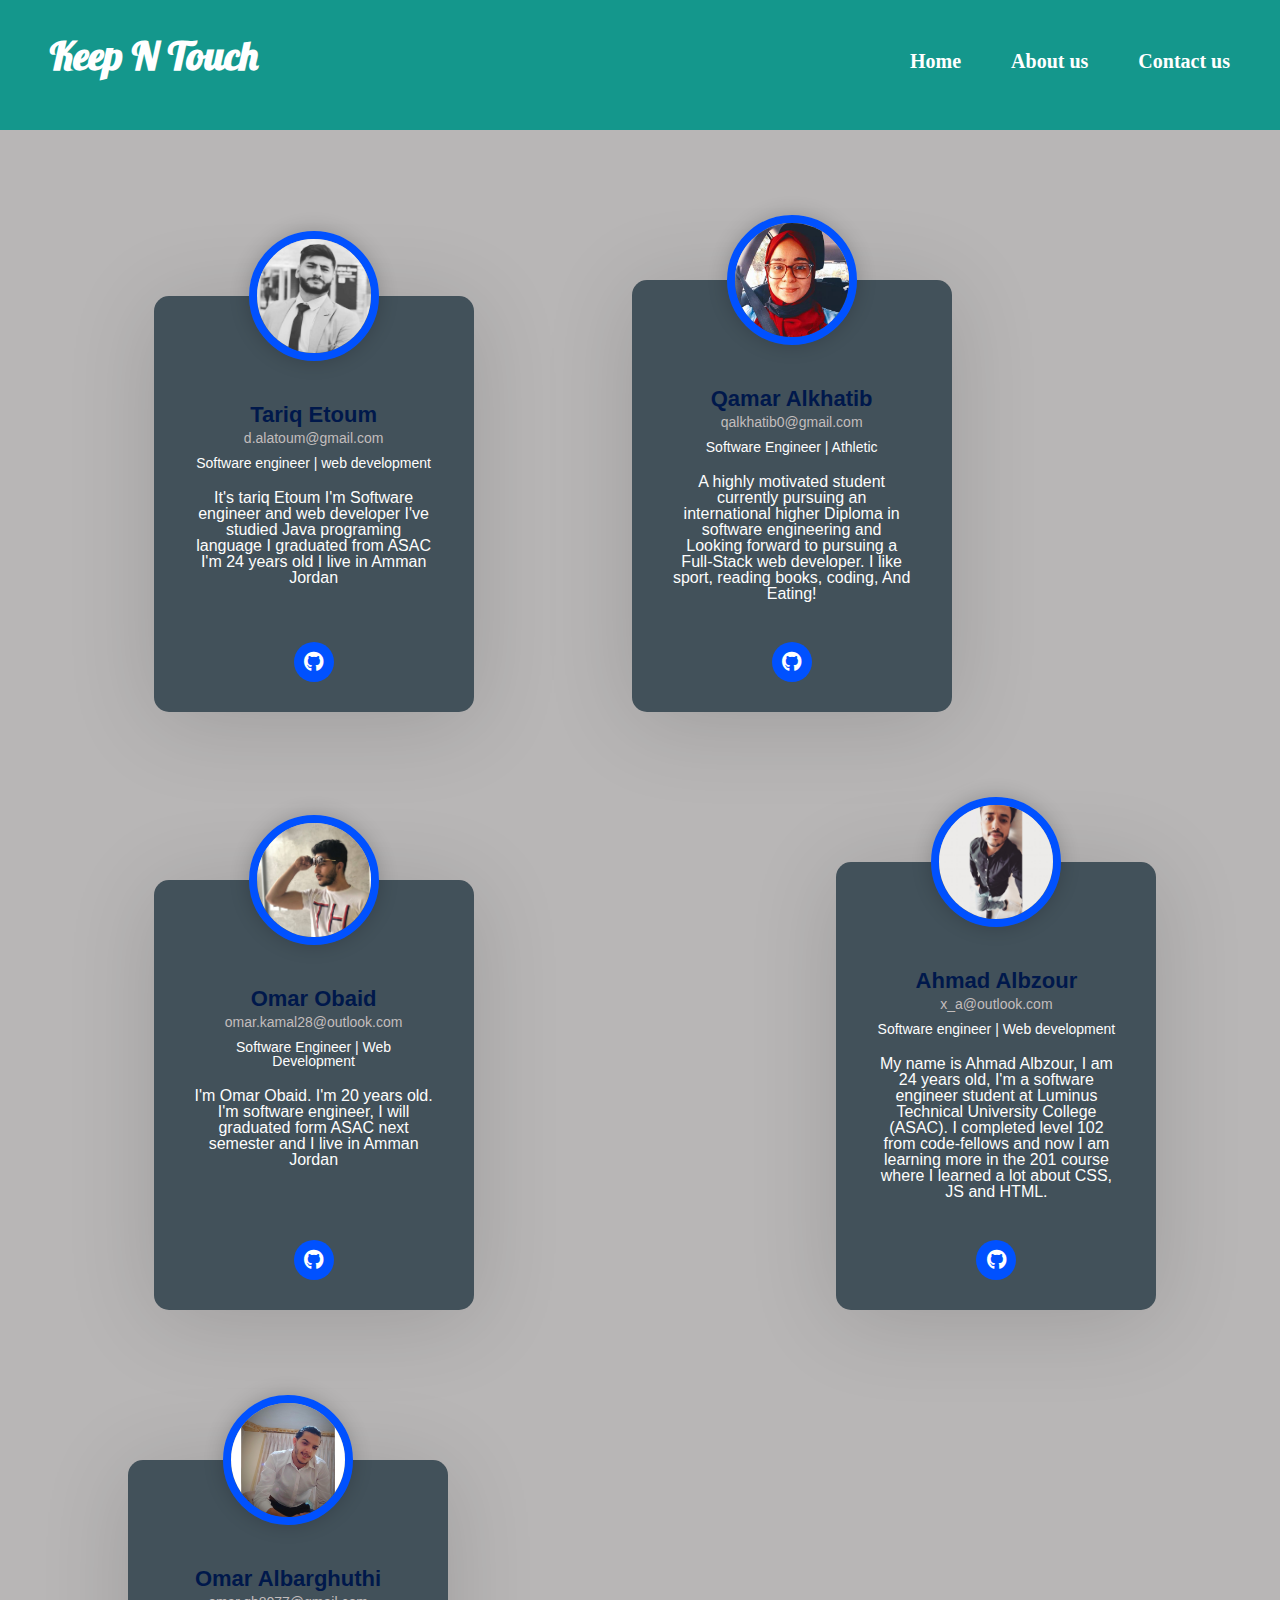
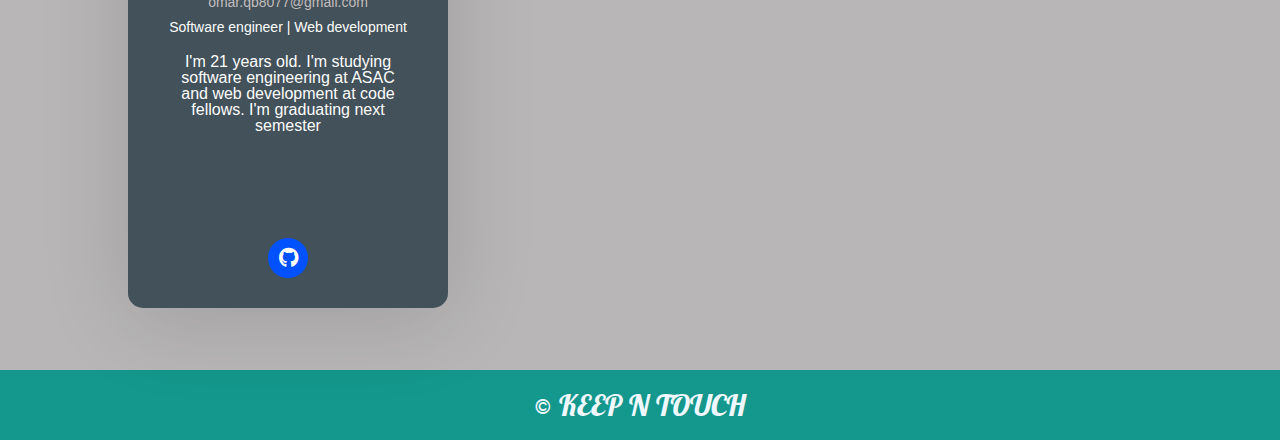
==== aboutUS.html @ 71ba355a "main page 1.6" ====
<!DOCTYPE html>
<html lang="en">

<head>
    <meta charset="UTF-8">
    <meta http-equiv="X-UA-Compatible" content="IE=edge">
    <meta name="viewport" content="width=device-width, initial-scale=1.0">
    <link rel="stylesheet" href="https://cdnjs.cloudflare.com/ajax/libs/font-awesome/5.15.3/css/all.min.css" />
    <link rel="stylesheet" href="css/reset.css">
    <link rel="stylesheet" href="css/aboutUs.css">

    <title>About Us</title>
</head>

<body>

    <header>

        <div class="sidenav">
          <a    href="index.html"> <h1> Keep N Touch</h1></a>
        </div>
        <div class="main">
            <nav>
                <ul class="breadcrumb">

                
                    <li class="breadcrumb-item">
                        <a href="contactUs.html">Contact us</a>
                    </li>
                    <li class="breadcrumb-item">
                        <a href="aboutUs.html">About us</a>
                    </li>
                    <li class="breadcrumb-item">
                        <a href="index.html">Home</a>
                    </li>
                </ul>
            </nav>

    </header>

    <main>

        <div class="card" id="thh">
            <div class="card-header">
                <img src="images/Tariq.png" alt="Profile Image" class="profile-img">
            </div>
            <br>
            <div class="card-body">
                <p class="name">Tariq Etoum</p>
                <a href="#" class="mail">d.alatoum@gmail.com</a>
                <p class="job">Software engineer | web development</p>
                <br>
                <p class="about">It's tariq Etoum
                    I'm Software engineer and web developer
                    I've studied Java programing language
                    I graduated from ASAC
                    I'm 24 years old
                    I live in Amman Jordan <br></br></p>
            </div>

            <div class="social-links">
                <a href="https://github.com/tariqkjm7" class="fab fa-github social-icon" target="_blank"
                    rel="noopener noreferrer"></a>

            </div>

        </div>

        <div class="card" id="thhh">
            <div class="card-header">
                <img src="images/qamar.jpeg" alt="Profile Image" class="profile-img">
            </div>
            <br>
            <div class="card-body">
                <p class="name">Qamar Alkhatib</p>
                <a href="#" class="mail">qalkhatib0@gmail.com</a>
                <p class="job">Software Engineer | Athletic</p>
                <br>
                <p class="about">A highly motivated student currently pursuing an international higher Diploma in
                    software engineering and Looking forward to pursuing a Full-Stack web developer. I like sport,
                    reading books, coding, And Eating!</p>
            </div>

            <div class="social-links">
                <a href="https://github.com/QamarAlkhatib" class="fab fa-github social-icon" target="_blank"
                    rel="noopener noreferrer"></a>

            </div>


        </div>

        <div class="card" id="thh">
            <div class="card-header">
                <img src="images/Omar2.png" alt="Profile Image" class="profile-img">
            </div>
            <br>
            <div class="card-body">
                <p class="name">Omar Obaid</p>
                <a href="#" class="mail">omar.kamal28@outlook.com</a>
                <p class="job">Software Engineer | Web Development</p>
                <br>
                <p class="about">I'm Omar Obaid. I'm 20 years old. I'm software engineer, I will graduated form ASAC
                    next semester and I live in Amman Jordan <br></br><br></p>
            </div>

            <div class="social-links">
                <a href="http://github.com/OmarObaid1" class="fab fa-github social-icon" target="_blank"
                    rel="noopener noreferrer"></a>

            </div>

        </div>

        <div class="card" id="th">
            <div class="card-header">
                <img src="images/Ahmad.png" alt="Profile Image" class="profile-img">
            </div>
            <br>
            <div class="card-body">
                <p class="name">Ahmad Albzour</p>
                <a href="#" class="mail">x_a@outlook.com</a>
                <p class="job">Software engineer | Web development</p>
                <br>
                <p class="about">My name is Ahmad Albzour, I am 24 years old, I'm a software engineer student at Luminus
                    Technical University College (ASAC). I completed level 102 from code-fellows and now I am learning
                    more in the 201 course where I learned a lot about CSS, JS and HTML.</p>
            </div>

            <div class="social-links">
                <a href="https://github.com/Bzour97" class="fab fa-github social-icon" target="_blank"
                    rel="noopener noreferrer"></a>

            </div>


        </div>

        <div class="card" id="th4">
            <div class="card-header">
                <img src="images/Omar1.png" alt="Profile Image" class="profile-img">
            </div>
            <br>
            <div class="card-body">
                <p class="name">Omar Albarghuthi</p>
                <a href="#" class="mail">omar.qb8077@gmail.com</a>
                <p class="job">Software engineer | Web development</p>
                <br>
                <p class="about">I'm 21 years old. I'm studying software engineering at ASAC and web development at code
                    fellows. I'm graduating next semester <br></br><br></br><br></p>
            </div>

            <div class="social-links">
                <a href="https://github.com/OmarAlbarghouthi" class="fab fa-github social-icon" target="_blank"
                    rel="noopener noreferrer"></a>

            </div>

        </div>

    </main>

    <footer>

        <ul>

            <li>© KEEP N TOUCH</li>

        </ul>
    </footer>
    <script src="app.js"></script>
</body>

</html>
---- css/aboutUs.css ----
@import url('https://fonts.googleapis.com/css2?family=Lobster&display=swap');

* {
    margin: 0;
    padding: 0;
    box-sizing: border-box;
    text-decoration: none;
    transition: 0.3s;
    
    align-items: center;
    margin: auto;
    
}

header{
  background: rgb(20, 151, 140);
  margin: auto;
  text-align: center;
  font-size: 35px;
  font-weight: bold;
  padding-top: 10px;
  padding-bottom: 120px;
  color: rgb(255, 255, 255);
} 

header .sidenav
{
    margin-left: 50px;
    position:absolute;
    margin-top: 25px;
    color: aliceblue;
	font-family: 'Lobster', cursive;
    font-size: 40px;
}

header .main .breadcrumb li
{
    margin: auto;
    text-align: center;
    list-style-type: none;
    list-style: none;
    list-style-position: unset;
    display: inline-block;
    margin-right: 50px;
    float: right;
    font: bold 20px "Helvetica Neue", Helvetica, Arial, sans-serif;
    font-family: 'Knewave', cursive;
    color: rgb(255, 255, 255);
    align-items: inline;
    margin-top: 40px;
}

header a{
   color: rgb(255, 255, 255);
}

body {
    font-family: -apple-system, BlinkMacSystemFont, 'Segoe UI', Roboto, Oxygen, Ubuntu, Cantarell, 'Open Sans', 'Helvetica Neue', sans-serif;
    background-color: #b8b6b6;
    color: #fdfdfd;
}

.card {
    max-width: 320px;
    background-color: #42515a;
    box-shadow: 0 10px 90px #00000024;
    text-align: center;
    font-size: 20px;
    border-radius: 15px;
   
    margin-left: 140px;
    display: inline-block;
    align-items: center;
    margin-top: 150px;
}

.card .card-header {
    position: relative;
    height: 48px;
}


.card .card-header .profile-img {
    width: 130px;
    height: 130px;
    border-radius: 1000px;
    position: absolute;
    left: 50%;
    transform: translate(-50%, -50%);
    border: 8px solid #0051ff;
    box-shadow: 0 0 20px #00000033;
}

.card .card-header .profile-img:hover {
    width: 180px;
    height: 180px;
    border: 8px solid #3662f5;
}


.card .card-body {
    padding: 10px 40px;
}

.card .card-body .name {
    margin-top: 30px;
    font-size: 22px;
    font-weight: bold;
    color: #00184b;
}

.card .card-body .name:hover {
    margin-top: 30px;
    font-size: 24px;
    color: #011557;
}

.card .card-body .mail {
    font-size: 14px;
    color: #c2bdbd;
}

.card .card-body .mail:hover {
    font-size: 16px;
    color: #ffffff;
}

.card .card-body .job {
    margin-top: 10px;
    font-size: 14px;
}


.card .social-links {
    display: flex;
    justify-content: center;
    align-items: center;
    margin-top: 30px;
}

.card .social-links .social-icon {
    display: inline-flex;
    align-items: center;
    justify-content: center;
    height: 40px;
    width: 40px;
    background-color: #0051ff;
    color: #ffffff;
    font-size: 20px;
    border-radius: 100%;
    text-decoration: none;
    margin: 0 13px 30px 0;
}

.card .social-links .social-icon:last-child {
    margin-right: 0;
}

.card .social-links .social-icon:hover {
    background-color: #3662f5;
    height: 50px;
    width: 50px;
    text-decoration: none;
}




.about
{
    font-size: medium;
}

footer li
{
 
  text-align: center;
  font-size: 30px;
  color: aliceblue;
  font-family: 'Lobster', cursive;

}

footer{
  background: rgb(20, 151, 140);
  margin-top: 62px;
 
  padding-top: 20px;
  padding-bottom: 20px;
}

@media screen and (max-width: 575px) {
    .card {
        width: 96%;
    }

    .card .card-body {
        padding: 10px 20px;
    }
}

#th{
    margin-left: 28%;
}

#thh{
    margin-left: 12%;
}

#thhh{
    margin-left: 12%;
}

#th4{
    margin-left: 10%;
}
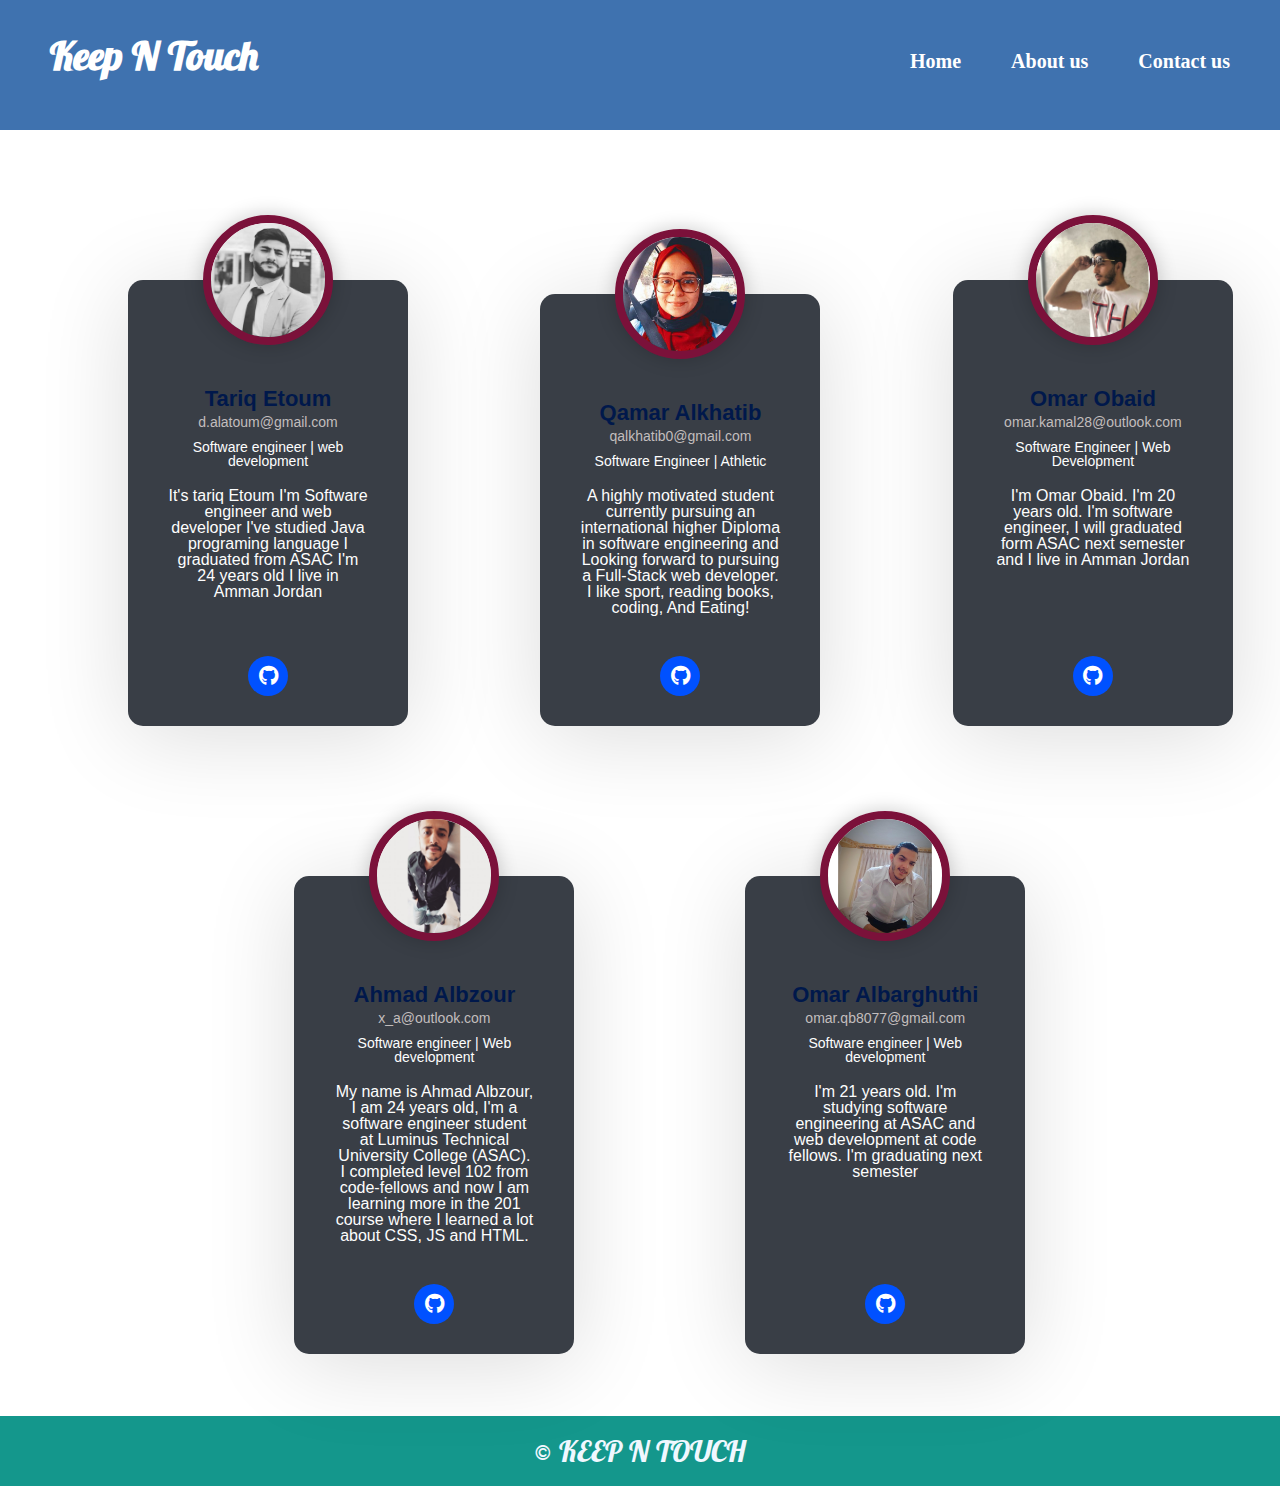
==== commit 62c4c227: "v 2.0" ====
--- a/aboutUS.html
+++ b/aboutUS.html
@@ -45,7 +45,7 @@
                 <img src="images/Tariq.png" alt="Profile Image" class="profile-img">
             </div>
             <br>
-            <div class="card-body">
+            <div class="card-body" >
                 <p class="name">Tariq Etoum</p>
                 <a href="#" class="mail">d.alatoum@gmail.com</a>
                 <p class="job">Software engineer | web development</p>
@@ -101,7 +101,7 @@
                 <p class="job">Software Engineer | Web Development</p>
                 <br>
                 <p class="about">I'm Omar Obaid. I'm 20 years old. I'm software engineer, I will graduated form ASAC
-                    next semester and I live in Amman Jordan <br></br><br></p>
+                    next semester and I live in Amman Jordan <br></br><br><br></p>
             </div>
 
             <div class="social-links">
--- a/css/aboutUs.css
+++ b/css/aboutUs.css
@@ -13,7 +13,7 @@
 }
 
 header{
-  background: rgb(20, 151, 140);
+  background: #3F72AF;
   margin: auto;
   text-align: center;
   font-size: 35px;
@@ -56,19 +56,18 @@
 
 body {
     font-family: -apple-system, BlinkMacSystemFont, 'Segoe UI', Roboto, Oxygen, Ubuntu, Cantarell, 'Open Sans', 'Helvetica Neue', sans-serif;
-    background-color: #b8b6b6;
+    background-color: #ffffff;
     color: #fdfdfd;
 }
 
 .card {
-    max-width: 320px;
-    background-color: #42515a;
+    max-width: 280px;
+    background-color: #393E46;
     box-shadow: 0 10px 90px #00000024;
     text-align: center;
     font-size: 20px;
     border-radius: 15px;
-   
-    margin-left: 140px;
+    margin-left: 100px;
     display: inline-block;
     align-items: center;
     margin-top: 150px;
@@ -87,7 +86,7 @@
     position: absolute;
     left: 50%;
     transform: translate(-50%, -50%);
-    border: 8px solid #0051ff;
+    border: 8px solid #7B113A;
     box-shadow: 0 0 20px #00000033;
 }
 
@@ -200,17 +199,17 @@
 }
 
 #th{
-    margin-left: 28%;
+    margin-left: 23%;
 }
 
 #thh{
-    margin-left: 12%;
+    margin-left: 10%;
 }
 
 #thhh{
-    margin-left: 12%;
+    margin-left: 10%;
 }
 
 #th4{
-    margin-left: 10%;
+    margin-left: 13%;
 }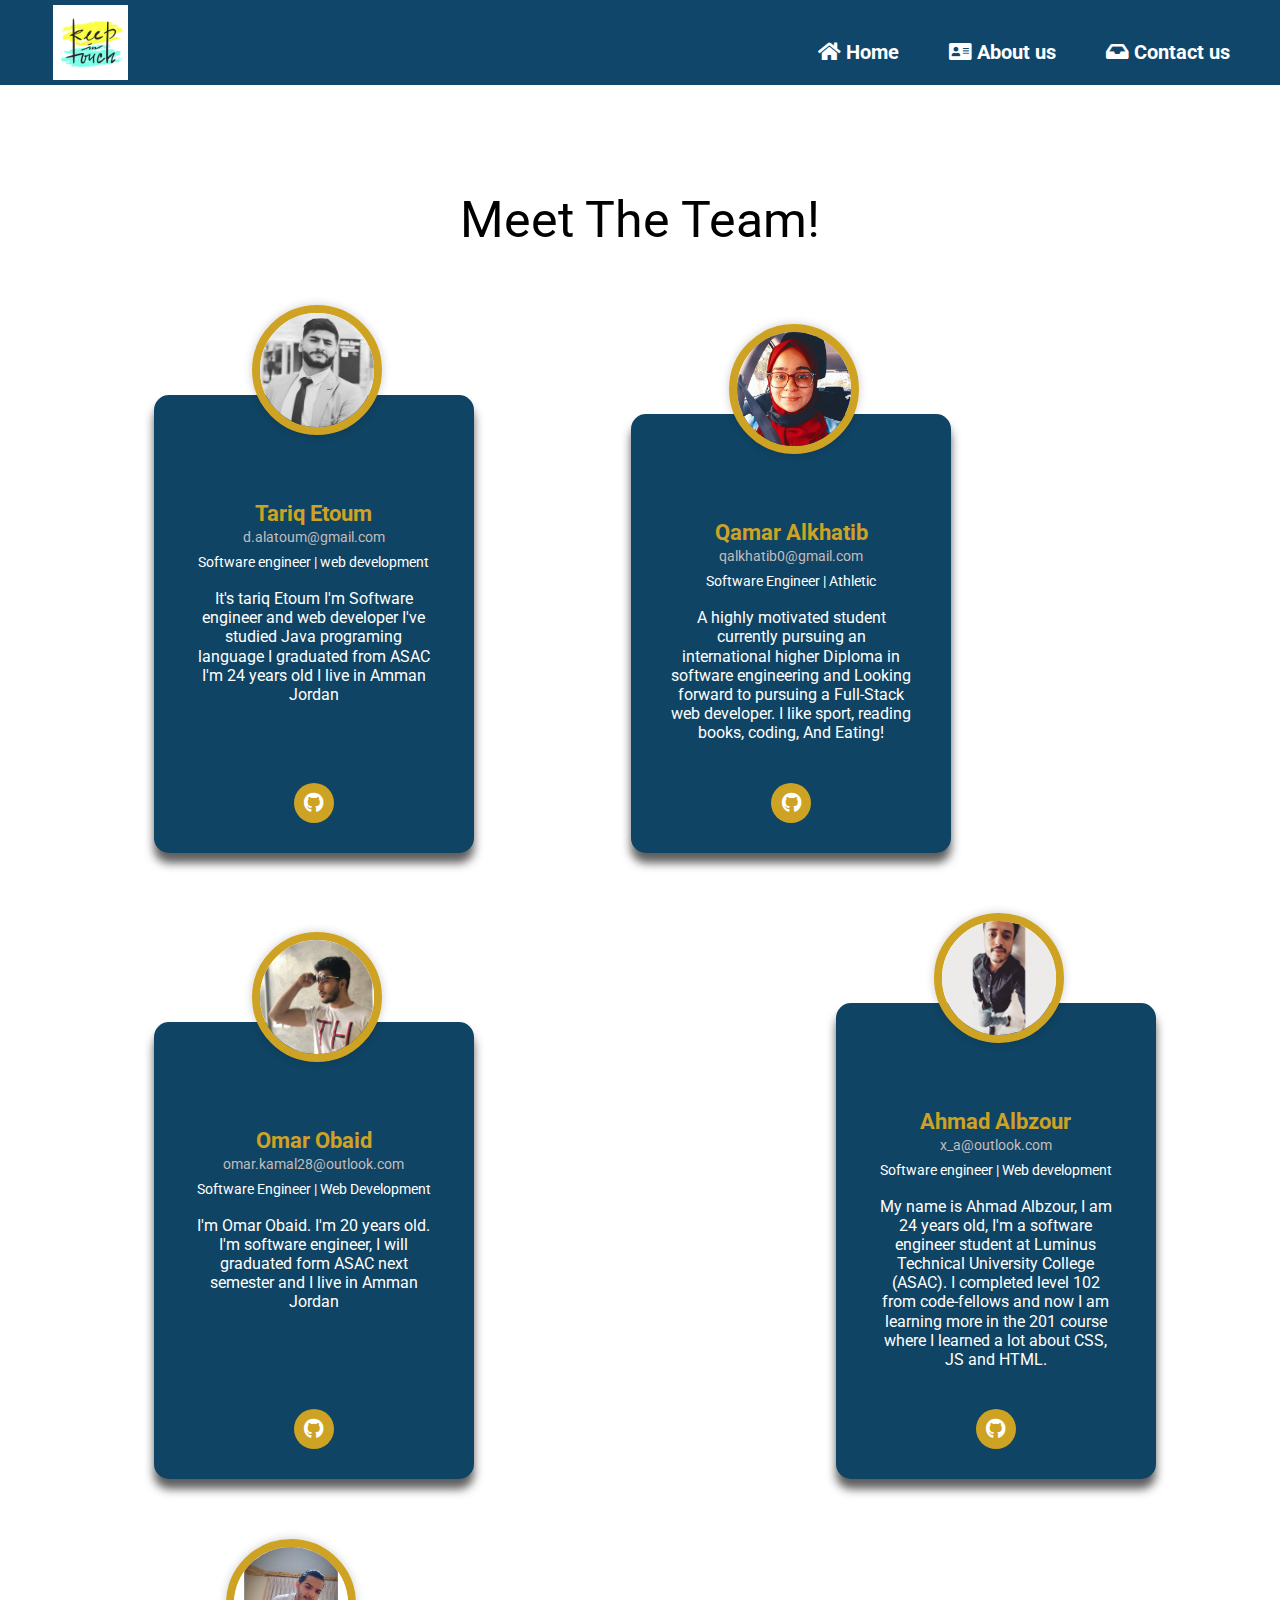
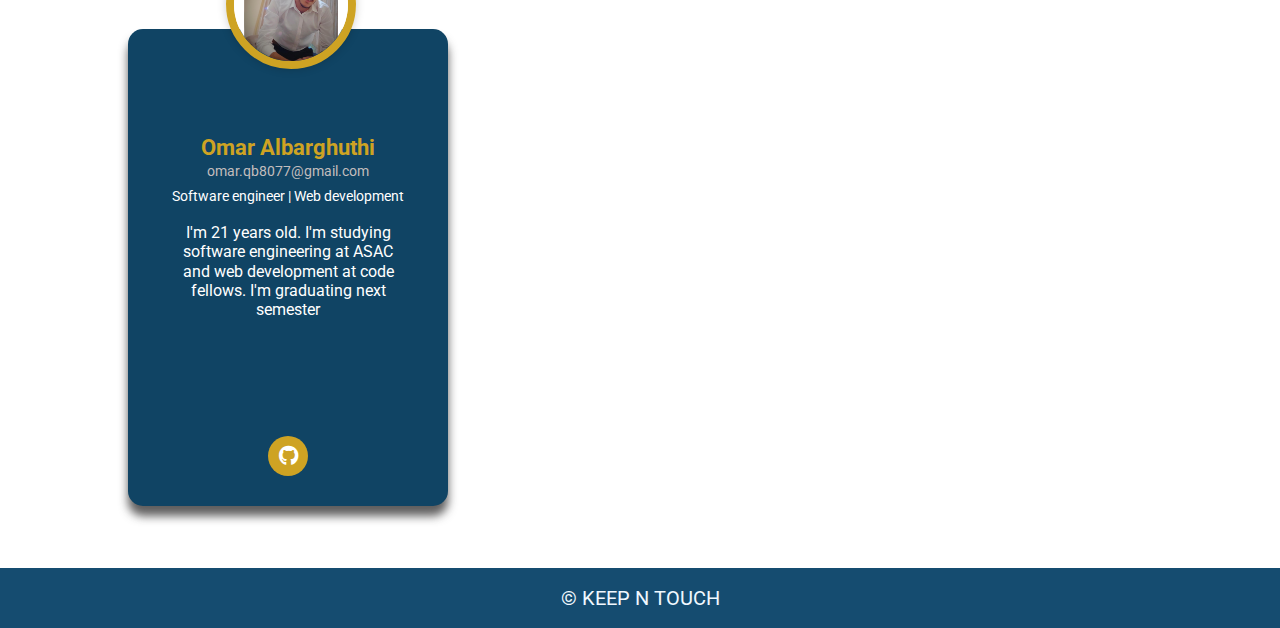
==== commit 6ff0e297: "adding aboutus style" ====
--- a/aboutUS.html
+++ b/aboutUS.html
@@ -17,35 +17,38 @@
     <header>
 
         <div class="sidenav">
-          <a    href="index.html"> <h1> Keep N Touch</h1></a>
+            <a href="index.html">
+                <img src="images/logo.png" alt="">
+                <!-- <h1> Keep N Touch</h1> -->
+            </a>
         </div>
         <div class="main">
             <nav>
                 <ul class="breadcrumb">
 
-                
                     <li class="breadcrumb-item">
-                        <a href="contactUs.html">Contact us</a>
+                        <a href="contactUs.html"> <i class="fas fa-inbox"></i> Contact us</a>
                     </li>
                     <li class="breadcrumb-item">
-                        <a href="aboutUs.html">About us</a>
+                        <a href="aboutUs.html"> <i class="fas fa-address-card"></i> About us</a>
                     </li>
                     <li class="breadcrumb-item">
-                        <a href="index.html">Home</a>
+                        <a href="index.html"> <i class="fas fa-home"></i> Home </a>
                     </li>
                 </ul>
             </nav>
 
     </header>
-
+    <div id="mt">
+        <h5">Meet The Team!</h5>
+    </div>
     <main>
-
         <div class="card" id="thh">
             <div class="card-header">
                 <img src="images/Tariq.png" alt="Profile Image" class="profile-img">
             </div>
             <br>
-            <div class="card-body" >
+            <div class="card-body">
                 <p class="name">Tariq Etoum</p>
                 <a href="#" class="mail">d.alatoum@gmail.com</a>
                 <p class="job">Software engineer | web development</p>
@@ -55,7 +58,7 @@
                     I've studied Java programing language
                     I graduated from ASAC
                     I'm 24 years old
-                    I live in Amman Jordan <br></br></p>
+                    I live in Amman Jordan<br> <br></br></p>
             </div>
 
             <div class="social-links">
@@ -101,7 +104,7 @@
                 <p class="job">Software Engineer | Web Development</p>
                 <br>
                 <p class="about">I'm Omar Obaid. I'm 20 years old. I'm software engineer, I will graduated form ASAC
-                    next semester and I live in Amman Jordan <br></br><br><br></p>
+                    next semester and I live in Amman Jordan <br><br></br><br></p>
             </div>
 
             <div class="social-links">
--- a/css/aboutUs.css
+++ b/css/aboutUs.css
@@ -1,4 +1,4 @@
-@import url('https://fonts.googleapis.com/css2?family=Lobster&display=swap');
+@import url('https://fonts.googleapis.com/css2?family=Roboto:wght@100;300;400;500;700;900&display=swap');
 
 * {
     margin: 0;
@@ -13,23 +13,29 @@
 }
 
 header{
-  background: #3F72AF;
+  background: #104669;
   margin: auto;
   text-align: center;
   font-size: 35px;
   font-weight: bold;
-  padding-top: 10px;
-  padding-bottom: 120px;
+  padding-top: 15px;
+  padding-bottom: 70px;
   color: rgb(255, 255, 255);
 } 
+img{
+    width: 75px;
+    
+    margin-top: -25px;
+    margin-left: 3px;
+}
 
 header .sidenav
 {
     margin-left: 50px;
     position:absolute;
-    margin-top: 25px;
+    margin-top: 15px;
     color: aliceblue;
-	font-family: 'Lobster', cursive;
+	font-family:'Pacifico', cursive;
     font-size: 40px;
 }
 
@@ -43,11 +49,16 @@
     display: inline-block;
     margin-right: 50px;
     float: right;
-    font: bold 20px "Helvetica Neue", Helvetica, Arial, sans-serif;
-    font-family: 'Knewave', cursive;
+    font: bold 20px 'Roboto', sans-serif;;
     color: rgb(255, 255, 255);
     align-items: inline;
-    margin-top: 40px;
+    margin-top: 25px;
+}
+ #mt{
+    color: black;
+    text-align: center;
+    margin-top: 110px;
+    font-size: 50px;  
 }
 
 header a{
@@ -55,19 +66,20 @@
 }
 
 body {
-    font-family: -apple-system, BlinkMacSystemFont, 'Segoe UI', Roboto, Oxygen, Ubuntu, Cantarell, 'Open Sans', 'Helvetica Neue', sans-serif;
-    background-color: #ffffff;
-    color: #fdfdfd;
+    font-family: 'Roboto', sans-serif;
+    background-color: #FFFFFF;
+    color: #ffffff;
 }
 
 .card {
-    max-width: 280px;
-    background-color: #393E46;
-    box-shadow: 0 10px 90px #00000024;
+    max-width: 320px;
+    background-color: #104464;
+    box-shadow: 0 10px 10px #222121b9;
     text-align: center;
     font-size: 20px;
     border-radius: 15px;
-    margin-left: 100px;
+   
+    margin-left: 140px;
     display: inline-block;
     align-items: center;
     margin-top: 150px;
@@ -86,14 +98,14 @@
     position: absolute;
     left: 50%;
     transform: translate(-50%, -50%);
-    border: 8px solid #7B113A;
-    box-shadow: 0 0 20px #00000033;
+    border: 8px solid #cea323;
+    box-shadow: 0 0 10px #00000033;
 }
 
 .card .card-header .profile-img:hover {
     width: 180px;
     height: 180px;
-    border: 8px solid #3662f5;
+    border: 8px solid #000000;
 }
 
 
@@ -105,13 +117,13 @@
     margin-top: 30px;
     font-size: 22px;
     font-weight: bold;
-    color: #00184b;
+    color: #cea323;
 }
 
 .card .card-body .name:hover {
     margin-top: 30px;
     font-size: 24px;
-    color: #011557;
+    color: #cea323;
 }
 
 .card .card-body .mail {
@@ -121,7 +133,7 @@
 
 .card .card-body .mail:hover {
     font-size: 16px;
-    color: #ffffff;
+    color: #cea323;
 }
 
 .card .card-body .job {
@@ -143,7 +155,7 @@
     justify-content: center;
     height: 40px;
     width: 40px;
-    background-color: #0051ff;
+    background-color: #cea323;
     color: #ffffff;
     font-size: 20px;
     border-radius: 100%;
@@ -156,17 +168,20 @@
 }
 
 .card .social-links .social-icon:hover {
-    background-color: #3662f5;
+    background-color: #000000;
     height: 50px;
     width: 50px;
     text-decoration: none;
 }
 
-
-
-
+li:hover{
+    background-color: #cea323;
+    height: auto;
+    width: 140px;
+}
 .about
 {
+    line-height: 1.2;
     font-size: medium;
 }
 
@@ -174,14 +189,14 @@
 {
  
   text-align: center;
-  font-size: 30px;
+  font-size: 20px;
   color: aliceblue;
-  font-family: 'Lobster', cursive;
+  font-family:'Roboto', sans-serif;
 
 }
 
 footer{
-  background: rgb(20, 151, 140);
+  background: #154c70;
   margin-top: 62px;
  
   padding-top: 20px;
@@ -199,17 +214,17 @@
 }
 
 #th{
-    margin-left: 23%;
+    margin-left: 28%;
 }
 
 #thh{
+    margin-left: 12%;
+}
+
+#thhh{
+    margin-left: 12%;
+}
+
+#th4{
     margin-left: 10%;
-}
-
-#thhh{
-    margin-left: 10%;
-}
-
-#th4{
-    margin-left: 13%;
 }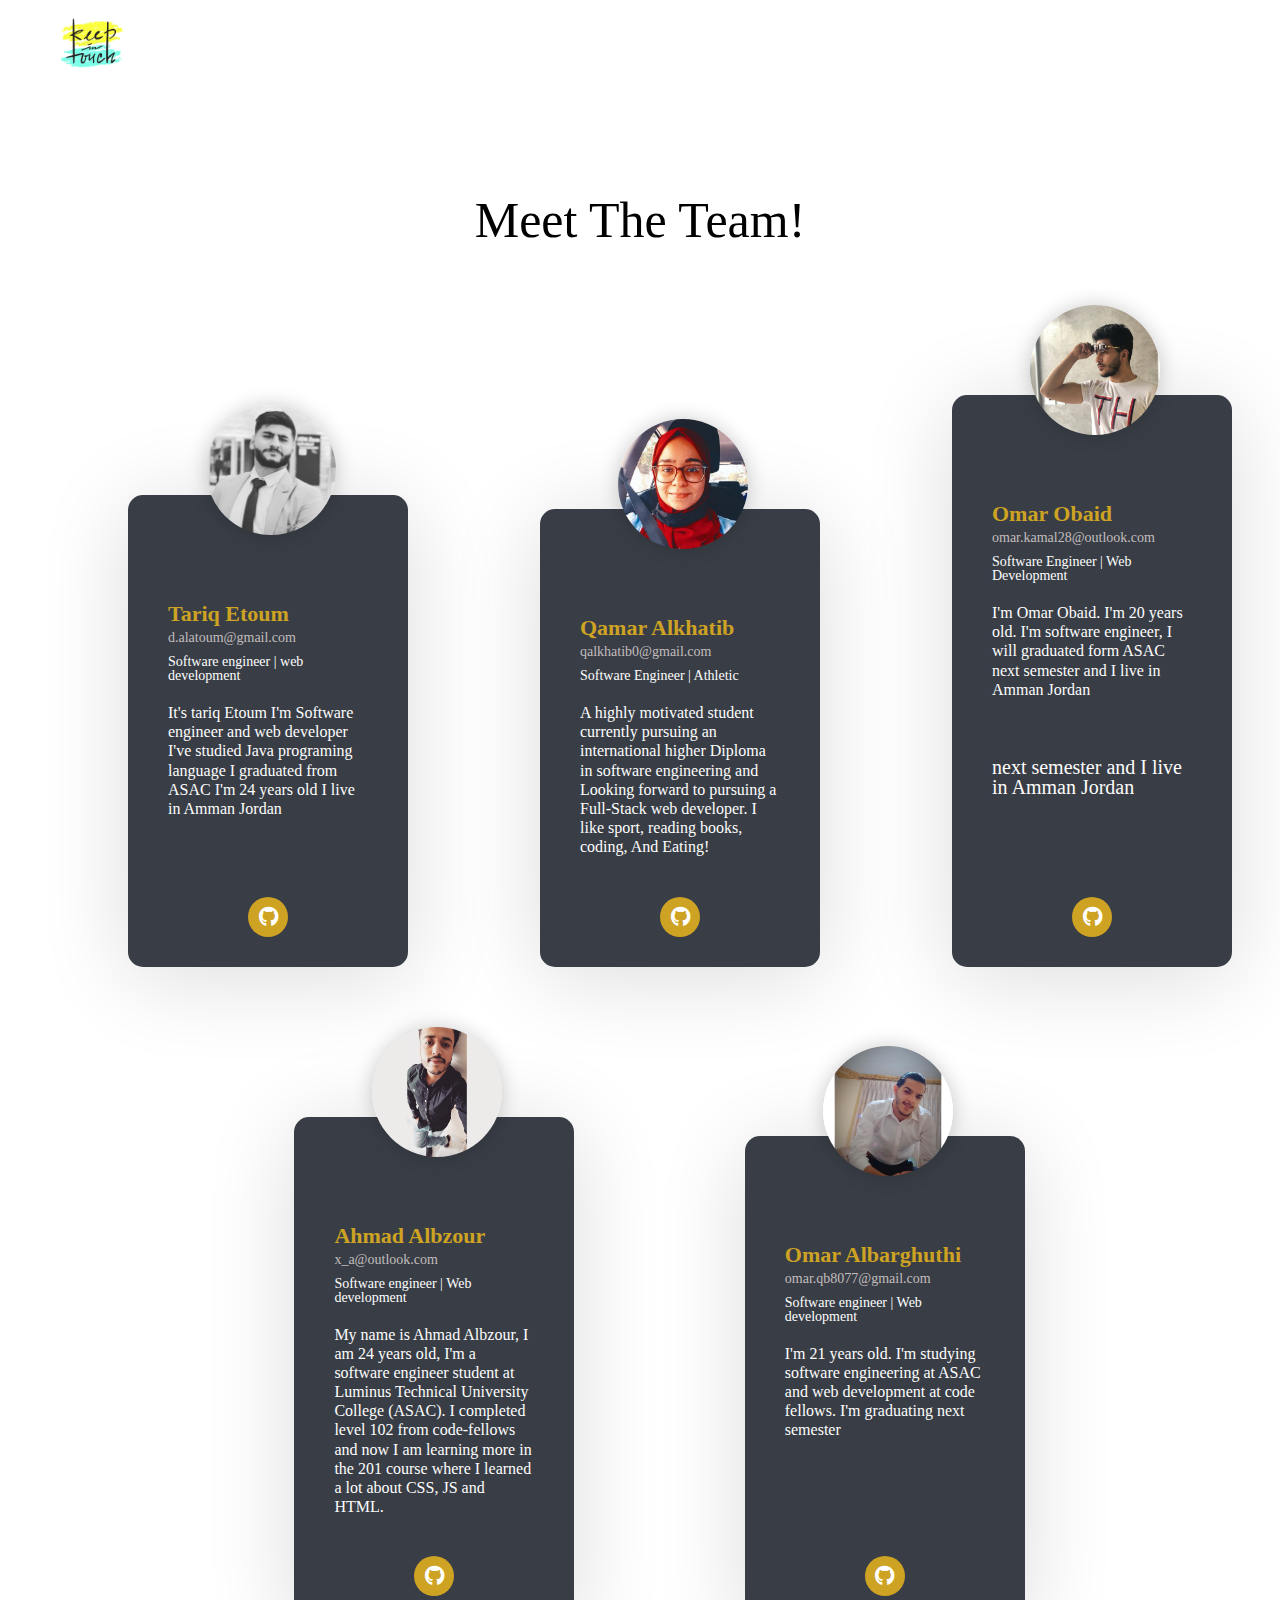
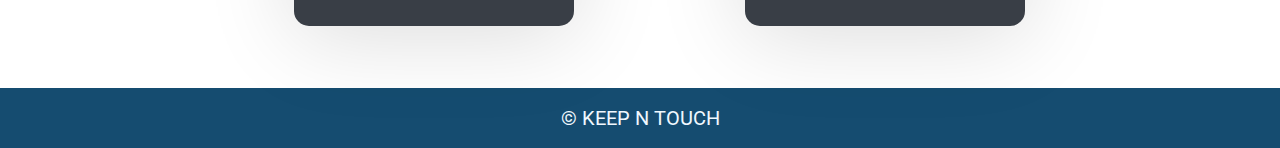
==== commit 0ed42e47: "adding aboutus style" ====
--- a/aboutUS.html
+++ b/aboutUS.html
@@ -48,7 +48,7 @@
                 <img src="images/Tariq.png" alt="Profile Image" class="profile-img">
             </div>
             <br>
-            <div class="card-body">
+            <div class="card-body" >
                 <p class="name">Tariq Etoum</p>
                 <a href="#" class="mail">d.alatoum@gmail.com</a>
                 <p class="job">Software engineer | web development</p>
@@ -104,7 +104,11 @@
                 <p class="job">Software Engineer | Web Development</p>
                 <br>
                 <p class="about">I'm Omar Obaid. I'm 20 years old. I'm software engineer, I will graduated form ASAC
+
                     next semester and I live in Amman Jordan <br><br></br><br></p>
+
+                    next semester and I live in Amman Jordan <br></br><br><br></p>
+
             </div>
 
             <div class="social-links">
--- a/css/aboutUs.css
+++ b/css/aboutUs.css
@@ -13,7 +13,11 @@
 }
 
 header{
+<<<<<<< HEAD
   background: #104669;
+=======
+  background: #3F72AF;
+>>>>>>> 9468a93d127868a5a3c29337fc7dbdaf8788c0b9
   margin: auto;
   text-align: center;
   font-size: 35px;
@@ -66,6 +70,7 @@
 }
 
 body {
+<<<<<<< HEAD
     font-family: 'Roboto', sans-serif;
     background-color: #FFFFFF;
     color: #ffffff;
@@ -75,11 +80,21 @@
     max-width: 320px;
     background-color: #104464;
     box-shadow: 0 10px 10px #222121b9;
+=======
+    font-family: -apple-system, BlinkMacSystemFont, 'Segoe UI', Roboto, Oxygen, Ubuntu, Cantarell, 'Open Sans', 'Helvetica Neue', sans-serif;
+    background-color: #ffffff;
+    color: #fdfdfd;
+}
+
+.card {
+    max-width: 280px;
+    background-color: #393E46;
+    box-shadow: 0 10px 90px #00000024;
+>>>>>>> 9468a93d127868a5a3c29337fc7dbdaf8788c0b9
     text-align: center;
     font-size: 20px;
     border-radius: 15px;
-   
-    margin-left: 140px;
+    margin-left: 100px;
     display: inline-block;
     align-items: center;
     margin-top: 150px;
@@ -98,8 +113,13 @@
     position: absolute;
     left: 50%;
     transform: translate(-50%, -50%);
+<<<<<<< HEAD
     border: 8px solid #cea323;
     box-shadow: 0 0 10px #00000033;
+=======
+    border: 8px solid #7B113A;
+    box-shadow: 0 0 20px #00000033;
+>>>>>>> 9468a93d127868a5a3c29337fc7dbdaf8788c0b9
 }
 
 .card .card-header .profile-img:hover {
@@ -214,17 +234,17 @@
 }
 
 #th{
-    margin-left: 28%;
+    margin-left: 23%;
 }
 
 #thh{
-    margin-left: 12%;
+    margin-left: 10%;
 }
 
 #thhh{
-    margin-left: 12%;
+    margin-left: 10%;
 }
 
 #th4{
-    margin-left: 10%;
+    margin-left: 13%;
 }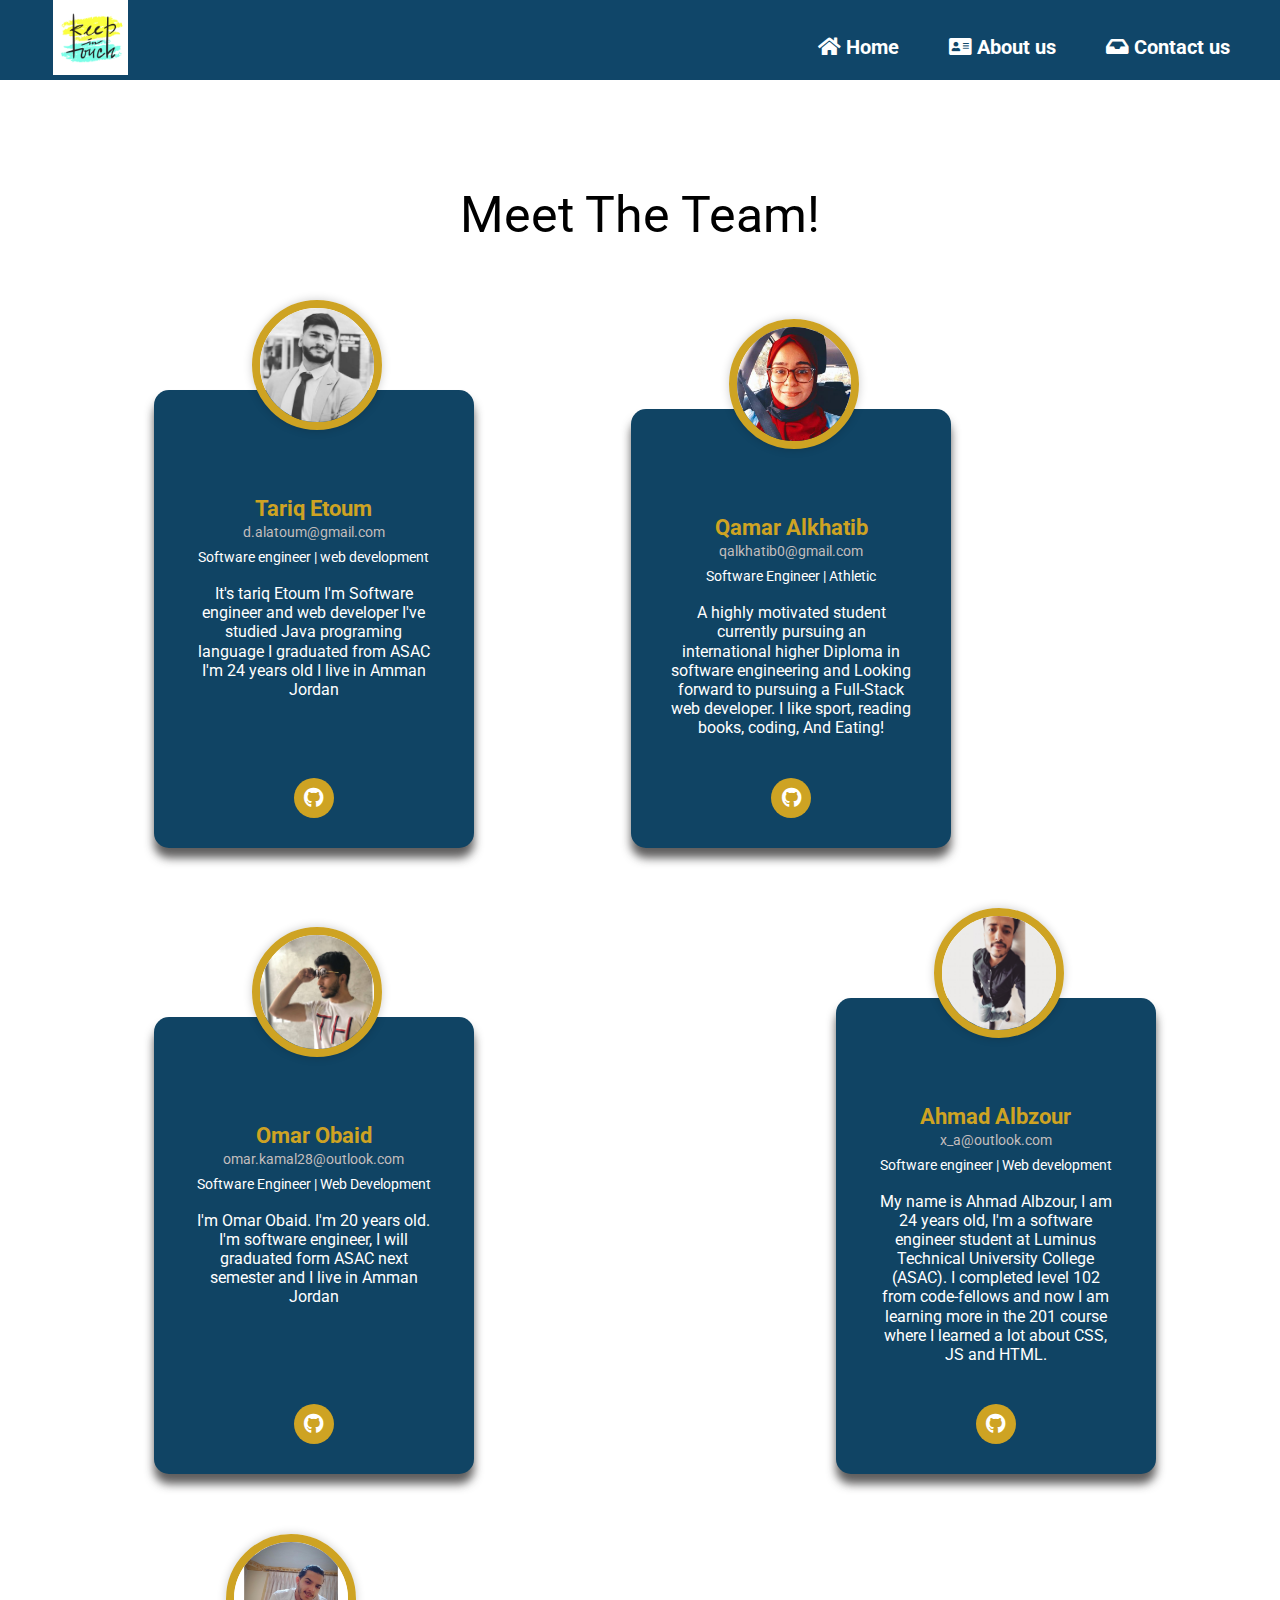
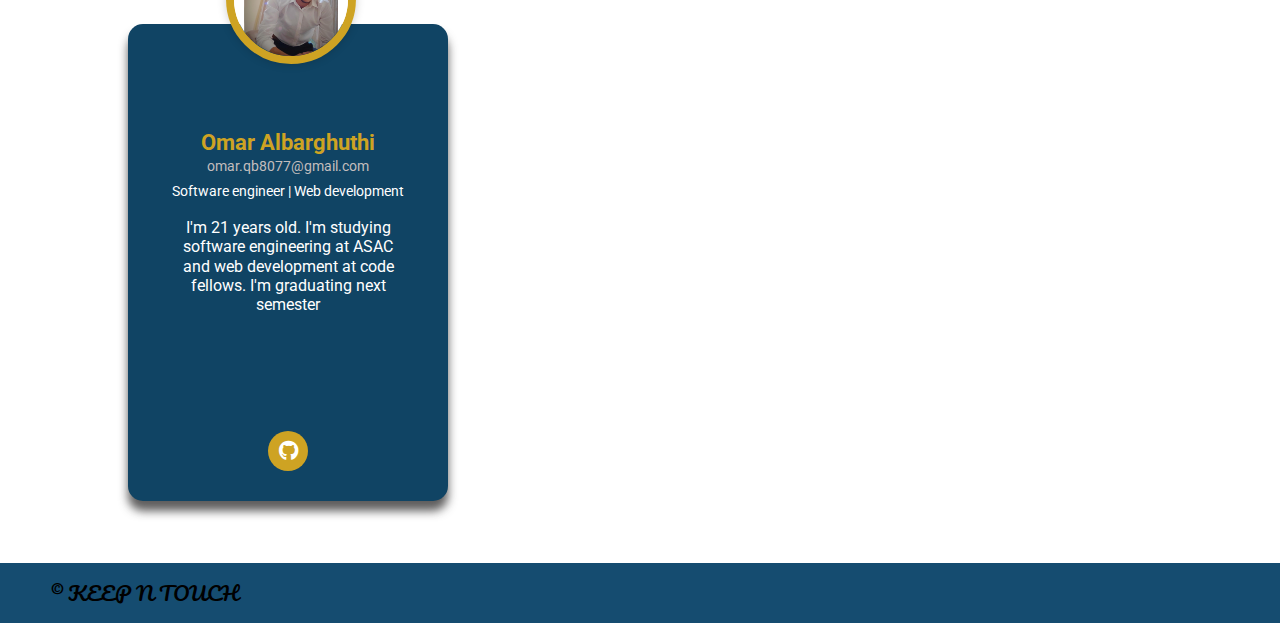
==== commit 5370c298: "contactus css" ====
--- a/aboutUS.html
+++ b/aboutUS.html
@@ -19,7 +19,7 @@
         <div class="sidenav">
             <a href="index.html">
                 <img src="images/logo.png" alt="">
-                <!-- <h1> Keep N Touch</h1> -->
+                
             </a>
         </div>
         <div class="main">
@@ -107,7 +107,6 @@
 
                     next semester and I live in Amman Jordan <br><br></br><br></p>
 
-                    next semester and I live in Amman Jordan <br></br><br><br></p>
 
             </div>
 
--- a/css/aboutUs.css
+++ b/css/aboutUs.css
@@ -1,5 +1,5 @@
 @import url('https://fonts.googleapis.com/css2?family=Roboto:wght@100;300;400;500;700;900&display=swap');
-
+@import url('https://fonts.googleapis.com/css2?family=Pacifico&display=swap');
 * {
     margin: 0;
     padding: 0;
@@ -13,16 +13,12 @@
 }
 
 header{
-<<<<<<< HEAD
   background: #104669;
-=======
-  background: #3F72AF;
->>>>>>> 9468a93d127868a5a3c29337fc7dbdaf8788c0b9
   margin: auto;
   text-align: center;
   font-size: 35px;
   font-weight: bold;
-  padding-top: 15px;
+  padding-top: 10px;
   padding-bottom: 70px;
   color: rgb(255, 255, 255);
 } 
@@ -70,7 +66,6 @@
 }
 
 body {
-<<<<<<< HEAD
     font-family: 'Roboto', sans-serif;
     background-color: #FFFFFF;
     color: #ffffff;
@@ -80,21 +75,11 @@
     max-width: 320px;
     background-color: #104464;
     box-shadow: 0 10px 10px #222121b9;
-=======
-    font-family: -apple-system, BlinkMacSystemFont, 'Segoe UI', Roboto, Oxygen, Ubuntu, Cantarell, 'Open Sans', 'Helvetica Neue', sans-serif;
-    background-color: #ffffff;
-    color: #fdfdfd;
-}
-
-.card {
-    max-width: 280px;
-    background-color: #393E46;
-    box-shadow: 0 10px 90px #00000024;
->>>>>>> 9468a93d127868a5a3c29337fc7dbdaf8788c0b9
     text-align: center;
     font-size: 20px;
     border-radius: 15px;
-    margin-left: 100px;
+   
+    margin-left: 140px;
     display: inline-block;
     align-items: center;
     margin-top: 150px;
@@ -113,13 +98,8 @@
     position: absolute;
     left: 50%;
     transform: translate(-50%, -50%);
-<<<<<<< HEAD
     border: 8px solid #cea323;
     box-shadow: 0 0 10px #00000033;
-=======
-    border: 8px solid #7B113A;
-    box-shadow: 0 0 20px #00000033;
->>>>>>> 9468a93d127868a5a3c29337fc7dbdaf8788c0b9
 }
 
 .card .card-header .profile-img:hover {
@@ -208,16 +188,17 @@
 footer li
 {
  
-  text-align: center;
+  margin-left: 50px;
   font-size: 20px;
-  color: aliceblue;
-  font-family:'Roboto', sans-serif;
+  color: rgb(0, 0, 0);
+  font-family: 'Pacifico', cursive;
 
 }
 
 footer{
   background: #154c70;
   margin-top: 62px;
+  font-family: 'Pacifico', cursive;
  
   padding-top: 20px;
   padding-bottom: 20px;
@@ -234,17 +215,17 @@
 }
 
 #th{
-    margin-left: 23%;
+    margin-left: 28%;
 }
 
 #thh{
+    margin-left: 12%;
+}
+
+#thhh{
+    margin-left: 12%;
+}
+
+#th4{
     margin-left: 10%;
-}
-
-#thhh{
-    margin-left: 10%;
-}
-
-#th4{
-    margin-left: 13%;
 }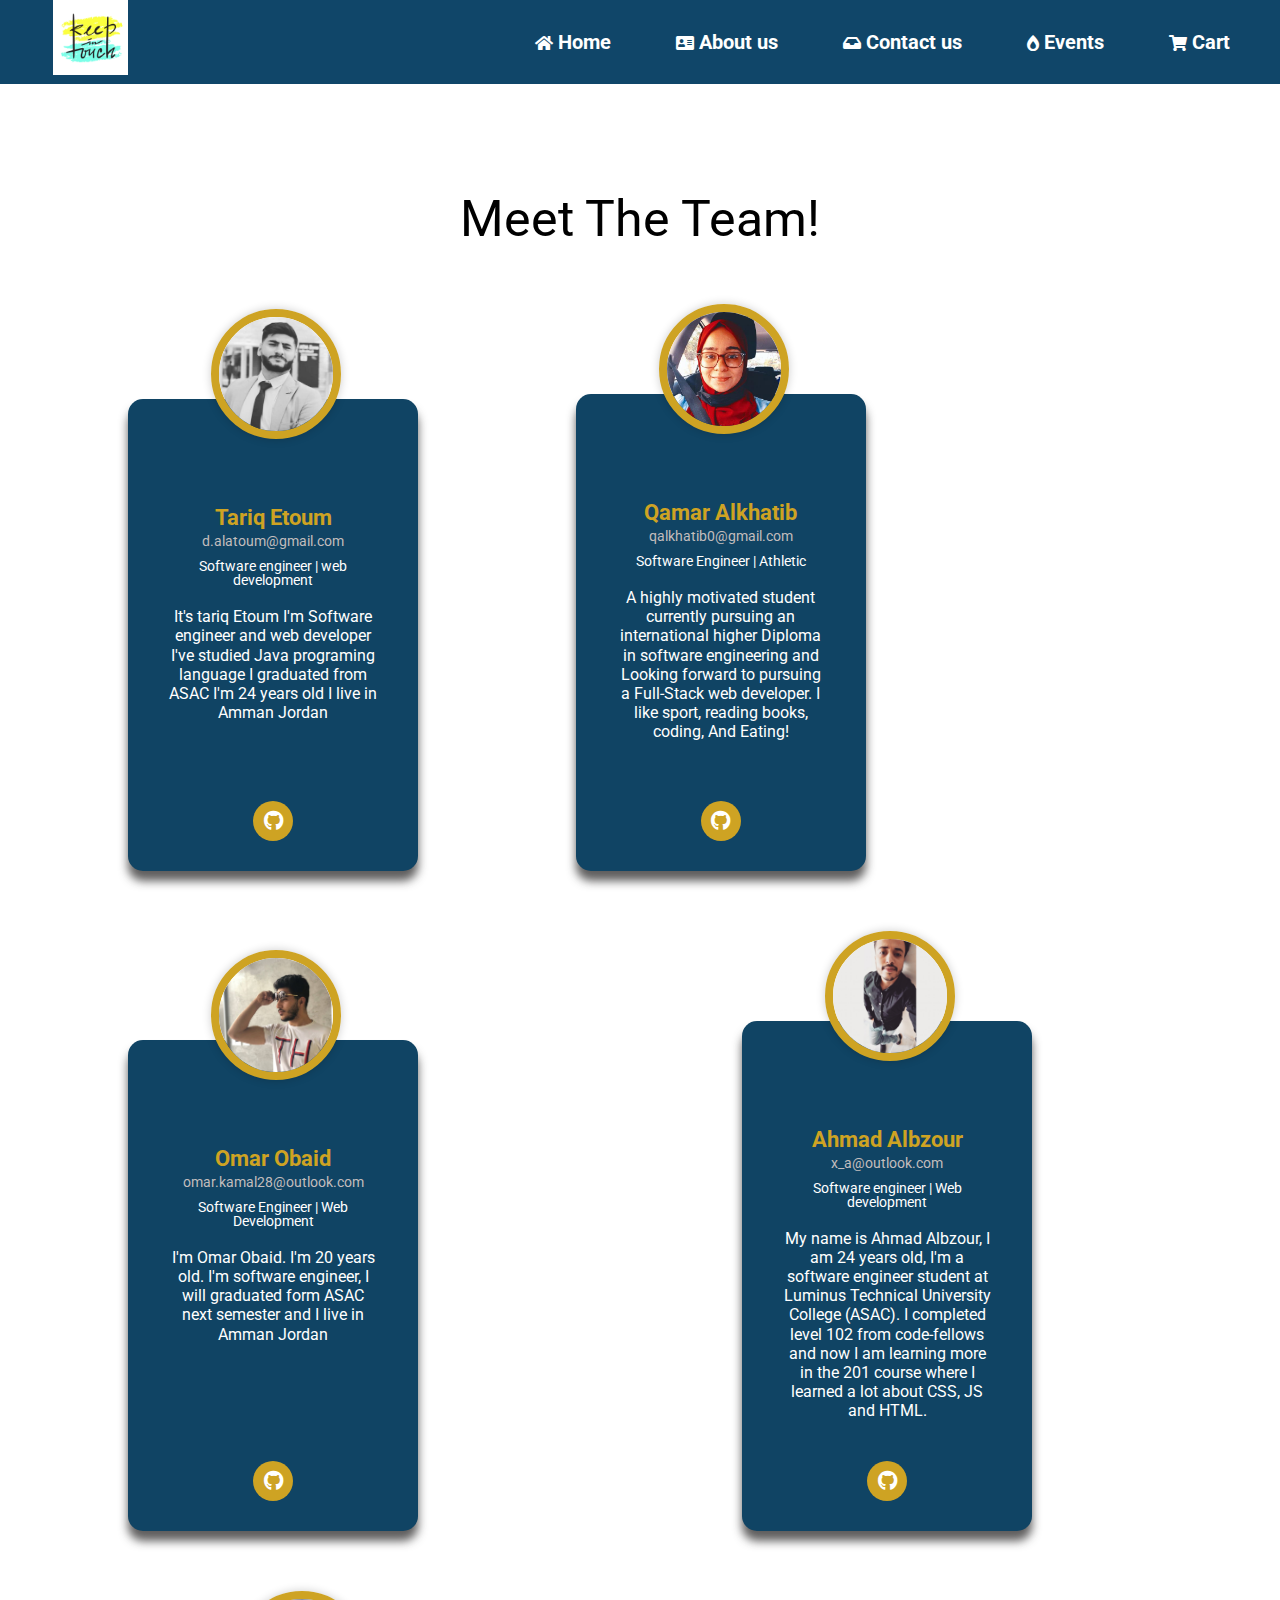
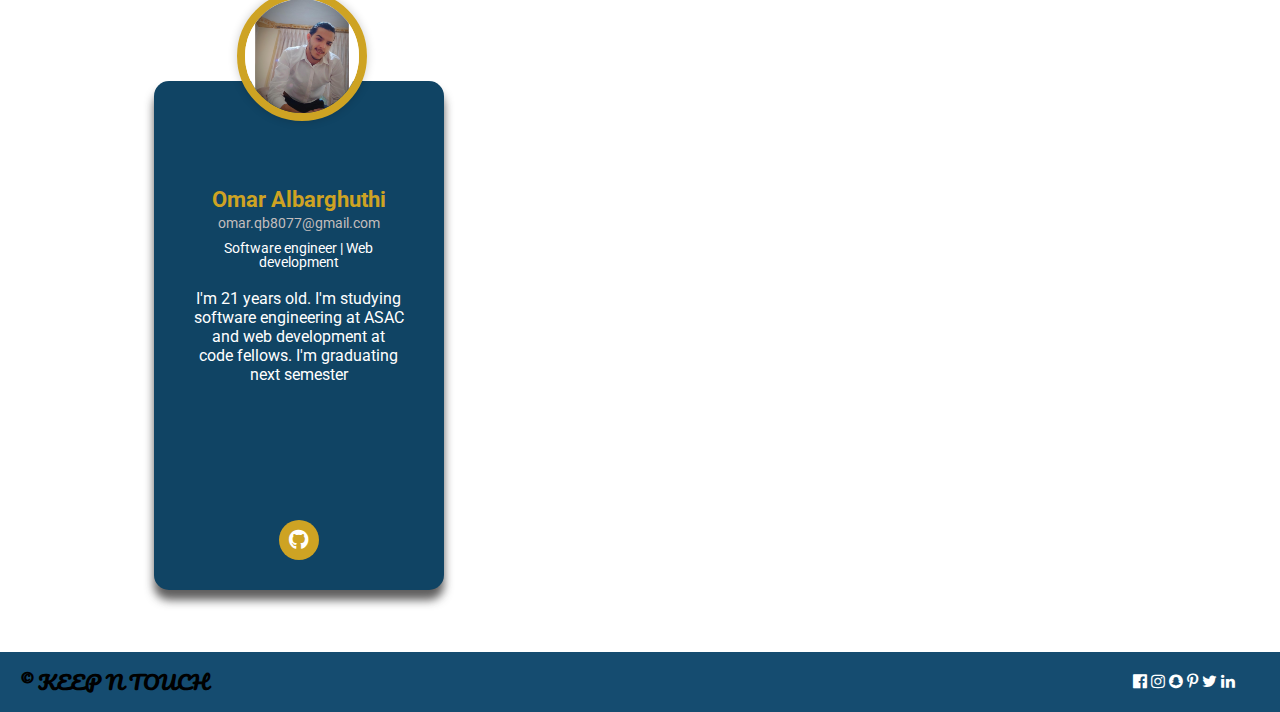
==== commit 4a0196c1: "V 3.0" ====
--- a/aboutUS.html
+++ b/aboutUS.html
@@ -6,6 +6,8 @@
     <meta http-equiv="X-UA-Compatible" content="IE=edge">
     <meta name="viewport" content="width=device-width, initial-scale=1.0">
     <link rel="stylesheet" href="https://cdnjs.cloudflare.com/ajax/libs/font-awesome/5.15.3/css/all.min.css" />
+    <link rel="stylesheet" href="https://cdnjs.cloudflare.com/ajax/libs/font-awesome/4.7.0/css/font-awesome.min.css">
+    <link rel="stylesheet" href="css/cart.css">
     <link rel="stylesheet" href="css/reset.css">
     <link rel="stylesheet" href="css/aboutUs.css">
 
@@ -17,25 +19,43 @@
     <header>
 
         <div class="sidenav">
+
+            <img src="images/logo.jpg" alt="">
             <a href="index.html">
-                <img src="images/logo.png" alt="">
                 
             </a>
         </div>
         <div class="main">
             <nav>
                 <ul class="breadcrumb">
-
+                    <li><a    href="#" class="shoppingCartButton"> <i class="fas fa-shopping-cart"></i> Cart <span id="sum-prices"></span></a></li>
                     <li class="breadcrumb-item">
+                        <a href="events.html"> <i class="fas fa-burn"></i> Events</a>
+                    </li>
+                    <li class="breadcrumb-item"  >
                         <a href="contactUs.html"> <i class="fas fa-inbox"></i> Contact us</a>
                     </li>
                     <li class="breadcrumb-item">
-                        <a href="aboutUs.html"> <i class="fas fa-address-card"></i> About us</a>
+                        <a href="aboutUS.html"> <i class="fas fa-address-card"></i> About us</a>
                     </li>
                     <li class="breadcrumb-item">
-                        <a href="index.html"> <i class="fas fa-home"></i> Home </a>
+                        <a href="index.html"> <i class="fas fa-home"></i> Home</a>
                     </li>
                 </ul>
+                <div class="producstOnCart hide">
+                    <div class="overlay"></div>
+                    <div class="top">
+                        <button id="closeButton">
+                            <i class="fas fa-times-circle"></i>
+                        </button>
+                        <h3>Cart</h3>
+                    </div>
+                    <ul id="buyItems">
+                        <h4 class="empty">Your shopping cart is empty</h4>
+                     
+                    </ul>
+                    <button class="btn checkout hidden">Check out</button>
+                 </div>
             </nav>
 
     </header>
@@ -81,7 +101,7 @@
                 <br>
                 <p class="about">A highly motivated student currently pursuing an international higher Diploma in
                     software engineering and Looking forward to pursuing a Full-Stack web developer. I like sport,
-                    reading books, coding, And Eating!</p>
+                    reading books, coding, And Eating! <br> <br> </p>
             </div>
 
             <div class="social-links">
@@ -105,7 +125,7 @@
                 <br>
                 <p class="about">I'm Omar Obaid. I'm 20 years old. I'm software engineer, I will graduated form ASAC
 
-                    next semester and I live in Amman Jordan <br><br></br><br></p>
+                    next semester and I live in Amman Jordan <br><br></br><br><br></p>
 
 
             </div>
@@ -153,7 +173,7 @@
                 <p class="job">Software engineer | Web development</p>
                 <br>
                 <p class="about">I'm 21 years old. I'm studying software engineering at ASAC and web development at code
-                    fellows. I'm graduating next semester <br></br><br></br><br></p>
+                    fellows. I'm graduating next semester <br></br><br></br> <br> <br></p>
             </div>
 
             <div class="social-links">
@@ -166,15 +186,18 @@
 
     </main>
 
-    <footer>
-
-        <ul>
-
-            <li>© KEEP N TOUCH</li>
-
-        </ul>
+    <footer class="w3-content w3-padding-64 w3-text-grey w3-xlarge">
+        <ul><li id="foot">© KEEP N TOUCH</li></ul>
+        <div id="icons">
+        <i class="fa fa-facebook-official w3-hover-opacity"></i>
+        <i class="fa fa-instagram w3-hover-opacity"></i>
+        <i class="fa fa-snapchat w3-hover-opacity"></i>
+        <i class="fa fa-pinterest-p w3-hover-opacity"></i>
+        <i class="fa fa-twitter w3-hover-opacity"></i>
+        <i class="fa fa-linkedin w3-hover-opacity"></i>
+    </div>
     </footer>
-    <script src="app.js"></script>
+    <script src="shopping-cart.js"></script>
 </body>
 
 </html>--- a/css/cart.css
+++ b/css/cart.css
@@ -0,0 +1,643 @@
+@import url('https://fonts.googleapis.com/css2?family=Poppins:wght@100;200;300;400;500;600;700;800;900&display=swap');
+@import url('https://fonts.googleapis.com/css2?family=Roboto:wght@100;300;400;500;700;900&display=swap');
+@import url('https://fonts.googleapis.com/css?family=Anonymous+Pro');
+@import url('https://fonts.googleapis.com/css2?family=Pacifico&display=swap');
+
+
+*{
+    margin: 0;
+    padding: 0;
+
+    font-family: 'Roboto', sans-serif;
+}
+
+
+body{
+min-height: 100vh;
+
+font-family: 'Roboto', sans-serif;
+
+
+    font-family: -apple-system, BlinkMacSystemFont, 'Segoe UI', Roboto, Oxygen, Ubuntu, Cantarell, 'Open Sans', 'Helvetica Neue', sans-serif;
+    
+
+    font-family: "poppins",sans-serif;
+
+}
+
+body{
+min-height: 100vh;
+
+
+font-family: -apple-system, BlinkMacSystemFont, 'Segoe UI', Roboto, Oxygen, Ubuntu, Cantarell, 'Open Sans', 'Helvetica Neue', sans-serif;
+
+
+font-family: cursive;
+
+max-width: 100%;
+overflow-x: hidden;
+
+}
+
+
+.ev{
+text-align: center;
+    font-size: 30px;
+    font-weight: 700;
+    margin-bottom: 40px;
+    margin-top: 60px;
+
+}
+header{
+    background-color: #7C1313;
+    padding-top: 10px;
+    padding-bottom: 25px;
+    max-width: 100%;
+    overflow-x: hidden;
+    margin-bottom: 25px;
+
+}
+
+
+h1{
+    
+    font-family: 'Pacifico', -apple-system, BlinkMacSystemFont, 'Segoe UI', Roboto, Oxygen, Ubuntu, Cantarell, 'Open Sans', 'Helvetica Neue', sans-serif;
+    color: whitesmoke;
+    font-size: 30px;
+    margin-left: 60px;
+    font-family: 'Roboto', sans-serif;
+}
+header{
+    background-color: #104669;
+    padding-top: 10px;
+    padding-bottom: 50px;
+    max-width: 100%;
+    overflow-x: hidden;
+    margin-bottom: 25px;
+    font-family: 'Roboto', sans-serif;
+
+}
+
+
+#hh{ 
+    
+    color: rgb(255, 255, 255);
+    text-decoration: none;
+    position: absolute;
+    margin-left: 30px;
+    margin-top: 5px;
+    text-decoration: none;
+
+}
+ul li {
+    color: #ffff;
+
+    float: right;
+    margin-left: 10px;
+    display: inline;
+    position: right;
+    margin-right: 40px;
+
+    font-family: 'Roboto', sans-serif;
+
+}
+
+ul li a{
+    font-size: 20px;
+    
+    color: #ffff;
+    text-decoration: none;
+    margin-top: 20px;
+    display: inline-block;
+    padding-left: 5px;
+    font-family: 'Roboto', sans-serif;
+}
+
+footer{
+    margin-top: 850px;
+    font-size: 15px;
+    color: whitesmoke;
+    font-family: 'Bebas Neue', cursive;
+    background-color: #104669;
+    text-align: center;
+    padding-top: 15px;
+    padding-bottom: 10px;
+    font-family: 'Roboto', sans-serif;
+}
+
+
+.container{
+position: relative;
+display: flex;
+justify-content: center;
+align-items: center;
+width: 100%;
+height: 100vh;
+flex-wrap: wrap;
+
+}
+.events .event-card{
+    z-index: 1;
+    background: #1D212B;
+    position: relative;
+    width: 300px;
+    height: 400px;
+    margin: 40px;
+    border-radius: 10px;
+}
+.events .event-card:before{
+content: "";
+background: rgba(255, 255, 255, 0.1);
+position: absolute;
+display: block;
+top: 0;
+left: 0;
+width: 50%;
+height: 100%;
+border-top-left-radius: 10px;
+border-bottom-left-radius: 10px;
+
+}
+.events .event-card .event-img{
+    height: 200px;
+z-index: 1;
+position: absolute;
+width: inherit !important;
+width: 350px;
+top: 30%;
+left: 50%;
+transform: translate(-50%,-50%);
+
+}
+.events .event-card .name{
+
+    z-index: 2;
+    color:#fff;
+    position: absolute;
+    width: 100%;
+    text-align: center;
+    bottom: 130px;
+    font-size: 20px;
+    letter-spacing: 1px;
+}
+
+.events .event-card .price{
+   
+    z-index: 2;
+    color: #fff;
+    position: absolute;
+    width: 100%;
+text-align: center;
+bottom: 80px;
+font-size: 30px;
+font-weight: 300;
+}
+.events .event-card .popup-btn{
+
+z-index: 2;
+color: #fff;
+background: #555;
+position: absolute;
+bottom: 20px;
+
+left: 50%;
+transform: translateX(-50%);
+font-size: 14px;
+text-transform: uppercase;
+text-decoration: none;
+letter-spacing: 1px;
+padding: 10px 15px;
+border-radius: 20px;
+cursor: pointer;
+}
+
+.events .popup-view{
+    z-index: 2;
+    background: rgba(255, 255, 255, 0.5);
+    position: fixed;
+    top: 0;
+    right: 0;
+    bottom: 0;
+    left: 0;
+    display: flex;
+    justify-content: center;
+    align-items: center;
+    opacity: 0;
+    visibility: hidden;
+
+
+}
+
+.events .popup-view.active{
+    opacity: 1;
+    visibility: visible;
+
+}
+
+
+.events .popup-card{
+position: relative;
+display: flex;
+width: 800px;
+height: 500px;
+margin: 20px;
+
+}
+
+.events .popup-card .event-img{
+    z-index: 2;
+    background: #1D212B;
+    position: relative;
+    display: flex;
+    justify-content: center;
+    align-items: center;
+    width: 45%;
+    height: 90%;
+    transform: translateY(25px);
+    border-top-left-radius: 10px;
+    border-bottom-left-radius: 10px;
+
+
+}
+.events .popup-card .event-img img{
+
+z-index: 2;
+/*position: relative;*/
+width: 350px;
+left: -50px;
+
+}
+.events .popup-card .info{
+z-index: 2;
+background: #fff;
+display: flex;
+flex-direction: column;
+width: 55%;
+height: 100%;
+box-sizing: border-box;
+padding: 40px;
+border-radius: 10px;
+}
+
+.events .popup-card .close-btn{
+    color: #555;
+    z-index: 3;
+    position: absolute;
+    right: 0;
+    font-size: 20px;
+    margin: 20px;
+    cursor: pointer;
+    
+    
+}
+.events .popup-card .info h2{
+    font-size: 40px;
+    line-height: 20px;
+    margin: 10px;
+    font-weight: 900;
+
+    font-family: 'Roboto', sans-serif;
+
+font-family: -apple-system, BlinkMacSystemFont, 'Segoe UI', Roboto, Oxygen, Ubuntu, Cantarell, 'Open Sans', 'Helvetica Neue', sans-serif;
+
+
+}
+.events .popup-card .info p{
+padding-top: 20px;
+margin-bottom: 50px;
+    font-size: 15px;
+    line-height: 2;
+
+    font-family: 'Roboto', sans-serif;
+    font-weight: 700;
+
+    font-family: -apple-system, BlinkMacSystemFont, 'Segoe UI', Roboto, Oxygen, Ubuntu, Cantarell, 'Open Sans', 'Helvetica Neue', sans-serif;
+font-weight: 700;
+
+    
+
+}
+.events .popup-card .info .price{
+font-size: 45px;
+font-weight: 500;
+margin: 10px;
+margin-left: 150px;
+padding-bottom: 20px;
+
+font-family: 'Roboto', sans-serif;
+
+font-family: -apple-system, BlinkMacSystemFont, 'Segoe UI', Roboto, Oxygen, Ubuntu, Cantarell, 'Open Sans', 'Helvetica Neue', sans-serif;
+
+
+}
+.events .popup-card .info .add-card-btn{
+
+color: #fff;
+background: #009dd2;
+font-size: 19px;
+font-weight: 600;
+text-align: center;
+text-decoration: none;
+margin: 10px auto;
+padding: 10px 50px;
+border-radius: 20px;
+margin-bottom: -20px;
+
+font-family: 'Roboto', sans-serif;
+
+font-family: -apple-system, BlinkMacSystemFont, 'Segoe UI', Roboto, Oxygen, Ubuntu, Cantarell, 'Open Sans', 'Helvetica Neue', sans-serif;
+
+
+
+
+}
+
+.producstOnCart {
+    overflow: hidden;
+    overflow-y: scroll;
+    scroll-behavior: smooth;
+    overscroll-behavior: contain;
+    background-color: #202020;
+    width: 300px;
+    height: 500px;
+    color: #f0f0f0;
+    z-index: 15;
+    position: fixed;
+    top: 20px;
+    right: 0;
+    text-align: center;
+}
+
+.producstOnCart::-webkit-scrollbar {
+    width: 0;
+    background: transparent;
+}
+
+.hidden {
+    display: none;
+}
+.hide {
+    display: none;
+}
+.btn {
+    background-color: #96c8cc;
+    padding: 15px 50px 15px 30px;
+    color: #141414;
+    font-weight: bold;
+    border-radius: 5px;
+    text-align: center;
+    font-size: 1.1rem;
+    position: relative;
+}
+.top h3 {
+    position: absolute;
+    left: 50%;
+    top: 50%;
+    transform: translate(-50%, -50%);
+    margin: 0 auto;
+}
+.fas {
+        font-size: 1rem;
+    }
+	
+	.top button {
+    background: transparent;
+    border: none;
+    font-size: 1.5rem;
+    margin-left: 10px;
+    color: #c24c37;
+    cursor: pointer;
+}
+
+.producstOnCart ul {
+    text-align: left;
+    display: flex;
+    flex-direction: column;
+    justify-content: center;
+    align-items: center;
+}
+
+.producstOnCart .buyItem {
+    border-bottom: #aaa 1px solid;
+    width: 90%;
+    padding: 10px 0;
+    display: flex;
+}
+
+.producstOnCart img {
+    width: 90px;
+}
+
+.producstOnCart .top {
+    display: flex;
+    background-color: #616161;
+    text-align: center;
+    padding: 10px 0;
+    position: sticky;
+    top: 0;
+    width: 100%;
+}
+.producstOnCart > .checkout {
+    font-size: 0.9rem;
+    margin: 20px auto;
+    border: none;
+    background-color: #297075;
+    padding: 10px 20px;
+    color: #eee;
+    cursor: pointer;
+}
+
+.overlay {
+    overflow: hidden;
+    display: inline-block;
+    content: "";
+    position: fixed;
+    left: 0;
+    top: 0;
+    width: 100vw;
+    height: 100vh;
+    z-index: -1;
+    background: rgba(0, 0, 0, 0.5);
+}
+.stopScrolling {
+    height: 100vh;
+    overflow: hidden;
+}
+.buyItem h6 {
+    margin-bottom: 10px;
+}
+
+.buyItem button {
+    background: transparent;
+    color: #fff;
+    cursor: pointer;
+    font-weight: 900;
+    font-size: 1.2rem;
+    padding: 0 6px;
+    border: none;
+}
+
+.buyItem button:active {
+    color: #96c8cc;
+}
+
+.buyItem > div {
+    padding: 0 20px;
+    margin-left: 100px;
+    font-size: 17px;
+}
+.buyItem img{
+    margin-top: 5px;
+}
+
+.producstOnCart .empty {
+    justify-self: center;
+    margin: 150px auto;
+    font-size: 20px;
+}
+
+.price {
+    color: #dd3333;
+    margin-top: 10px;
+    text-align: left;
+    padding: 5px;
+    font-size: 1rem;
+}
+ .event-card h6{
+    color: #dd3333;
+    margin-top: 10px;
+    text-align: left;
+    padding: 5px;
+    font-size: 1rem;
+    margin-left:-30px;
+	display:fixed;
+}
+
+@media(max-width :900px){
+    .events .popup-card {
+        flex-direction: column;
+        width: 550px;
+        height: auto;
+    }
+    .events .popup-card .event-img{
+
+        z-index: 3;
+        width: 100%;
+        height: 200px;
+        transform: translateY(0);
+        border-bottom-left-radius: 0;
+        border-top-left-radius: 10px;
+        border-top-right-radius: 10px;
+
+
+    }
+
+    .events .popup-card .event-img img{
+
+        left: initial;
+        max-width: 100%;
+    }
+    .events .popup-card .info{
+
+        width: 100%;
+        height: auto;
+        padding: 20px;
+        border-top-left-radius: 0;
+        border-top-right-radius: 0;
+
+    }
+
+    .events .popup-card .info h2{
+        margin: 20px 5px 5px 5px;
+        font-size: 25px;
+
+
+    }
+
+    .events .popup-card .info p{
+        margin: 5px;
+        font-size: 13px;
+
+    }
+    .events .popup-card .info .price{
+        margin: 5px;
+        font-size: 30px;
+        
+    }
+	   .events .popup-card .info .price h6{
+        margin: 5px;
+        font-size: 30px;
+        
+    }
+
+    .events .popup-card .info .add-card-btn{
+        margin: 5px auto;
+        padding: 5px 40px;
+        font-size: 14px;
+
+    }
+.events .popup-card .close-btn{
+z-index: 4;
+}
+
+}
+
+
+
+@media screen and (max-width: 500px) {
+    .btn {
+        font-size: 0.9rem;
+    }
+
+    .navbar {
+        width: 100vw;
+        height: 430px;
+    }
+
+    .producstOnCart {
+        font-size: 0.8rem;
+    }
+
+
+
+    .product-summary .price {
+        display: inline;
+        left: 0;
+    }
+
+
+    .fas {
+        font-size: 1rem;
+ 
+}}
+
+footer{
+    height: 40px;
+}
+#footerh1{
+    margin-top: -20px;
+	color: black;
+	float: left;
+	font-weight: 600;
+    font-family: 'Pacifico', cursive;
+
+}
+
+#icons{
+    margin-left: 90%;
+    color: #ffff;
+}
+#foot{
+    margin-left: 10px;
+    float: left;
+    font-weight: 700;
+    margin-bottom: 5px;
+}
+#img{
+	position: fixed;
+	width: 75px;
+	margin-top: -5px;
+	margin-left: 15px;
+
+}
+
--- a/css/aboutUs.css
+++ b/css/aboutUs.css
@@ -1,5 +1,14 @@
+
+@import url('https://fonts.googleapis.com/css2?family=Lobster&display=swap');
+
+
 @import url('https://fonts.googleapis.com/css2?family=Roboto:wght@100;300;400;500;700;900&display=swap');
+
 @import url('https://fonts.googleapis.com/css2?family=Pacifico&display=swap');
+
+
+/* #d3d1c1, #2595a2, #fcd327 */
+
 * {
     margin: 0;
     padding: 0;
@@ -19,7 +28,7 @@
   font-size: 35px;
   font-weight: bold;
   padding-top: 10px;
-  padding-bottom: 70px;
+  /* padding-bottom: 70px; */
   color: rgb(255, 255, 255);
 } 
 img{
@@ -41,18 +50,22 @@
 
 header .main .breadcrumb li
 {
-    margin: auto;
     text-align: center;
     list-style-type: none;
     list-style: none;
     list-style-position: unset;
     display: inline-block;
     margin-right: 50px;
-    float: right;
+    /* float: right; */
+    margin-bottom: 15px;
+    font: bold 20px "Helvetica Neue", Helvetica, Arial, sans-serif;
+    font-family: 'Roboto', sans-serif;
+padding-bottom: 15px;
     font: bold 20px 'Roboto', sans-serif;;
+
     color: rgb(255, 255, 255);
     align-items: inline;
-    margin-top: 25px;
+    /* margin-top: 25px; */
 }
  #mt{
     color: black;
@@ -67,18 +80,23 @@
 
 body {
     font-family: 'Roboto', sans-serif;
+
+    background-color: #ffffff;
+    color: #fdfdfd;
+
     background-color: #FFFFFF;
     color: #ffffff;
+
 }
 
 .card {
-    max-width: 320px;
+    max-width: 290px;
     background-color: #104464;
     box-shadow: 0 10px 10px #222121b9;
     text-align: center;
     font-size: 20px;
     border-radius: 15px;
-   
+   /* height: 450px; */
     margin-left: 140px;
     display: inline-block;
     align-items: center;
@@ -174,11 +192,11 @@
     text-decoration: none;
 }
 
-li:hover{
+/* li:hover{
     background-color: #cea323;
     height: auto;
     width: 140px;
-}
+} */
 .about
 {
     line-height: 1.2;
@@ -201,7 +219,7 @@
   font-family: 'Pacifico', cursive;
  
   padding-top: 20px;
-  padding-bottom: 20px;
+  padding-bottom: 40px;
 }
 
 @media screen and (max-width: 575px) {
@@ -215,11 +233,11 @@
 }
 
 #th{
-    margin-left: 28%;
+    margin-left: 25%;
 }
 
 #thh{
-    margin-left: 12%;
+    margin-left: 10%;
 }
 
 #thhh{
@@ -227,5 +245,23 @@
 }
 
 #th4{
-    margin-left: 10%;
+    margin-left: 12%;
+}
+
+#icons{
+    margin-left: 85%;
+    color: #ffff;
+
+}
+#foot{
+    margin-left: 20px;
+    float: left;
+    font-weight: 700;
+
+}
+img{
+	position: fixed;
+	width: 75px;
+	margin-top: -25px;
+	margin-left: 3px;
 }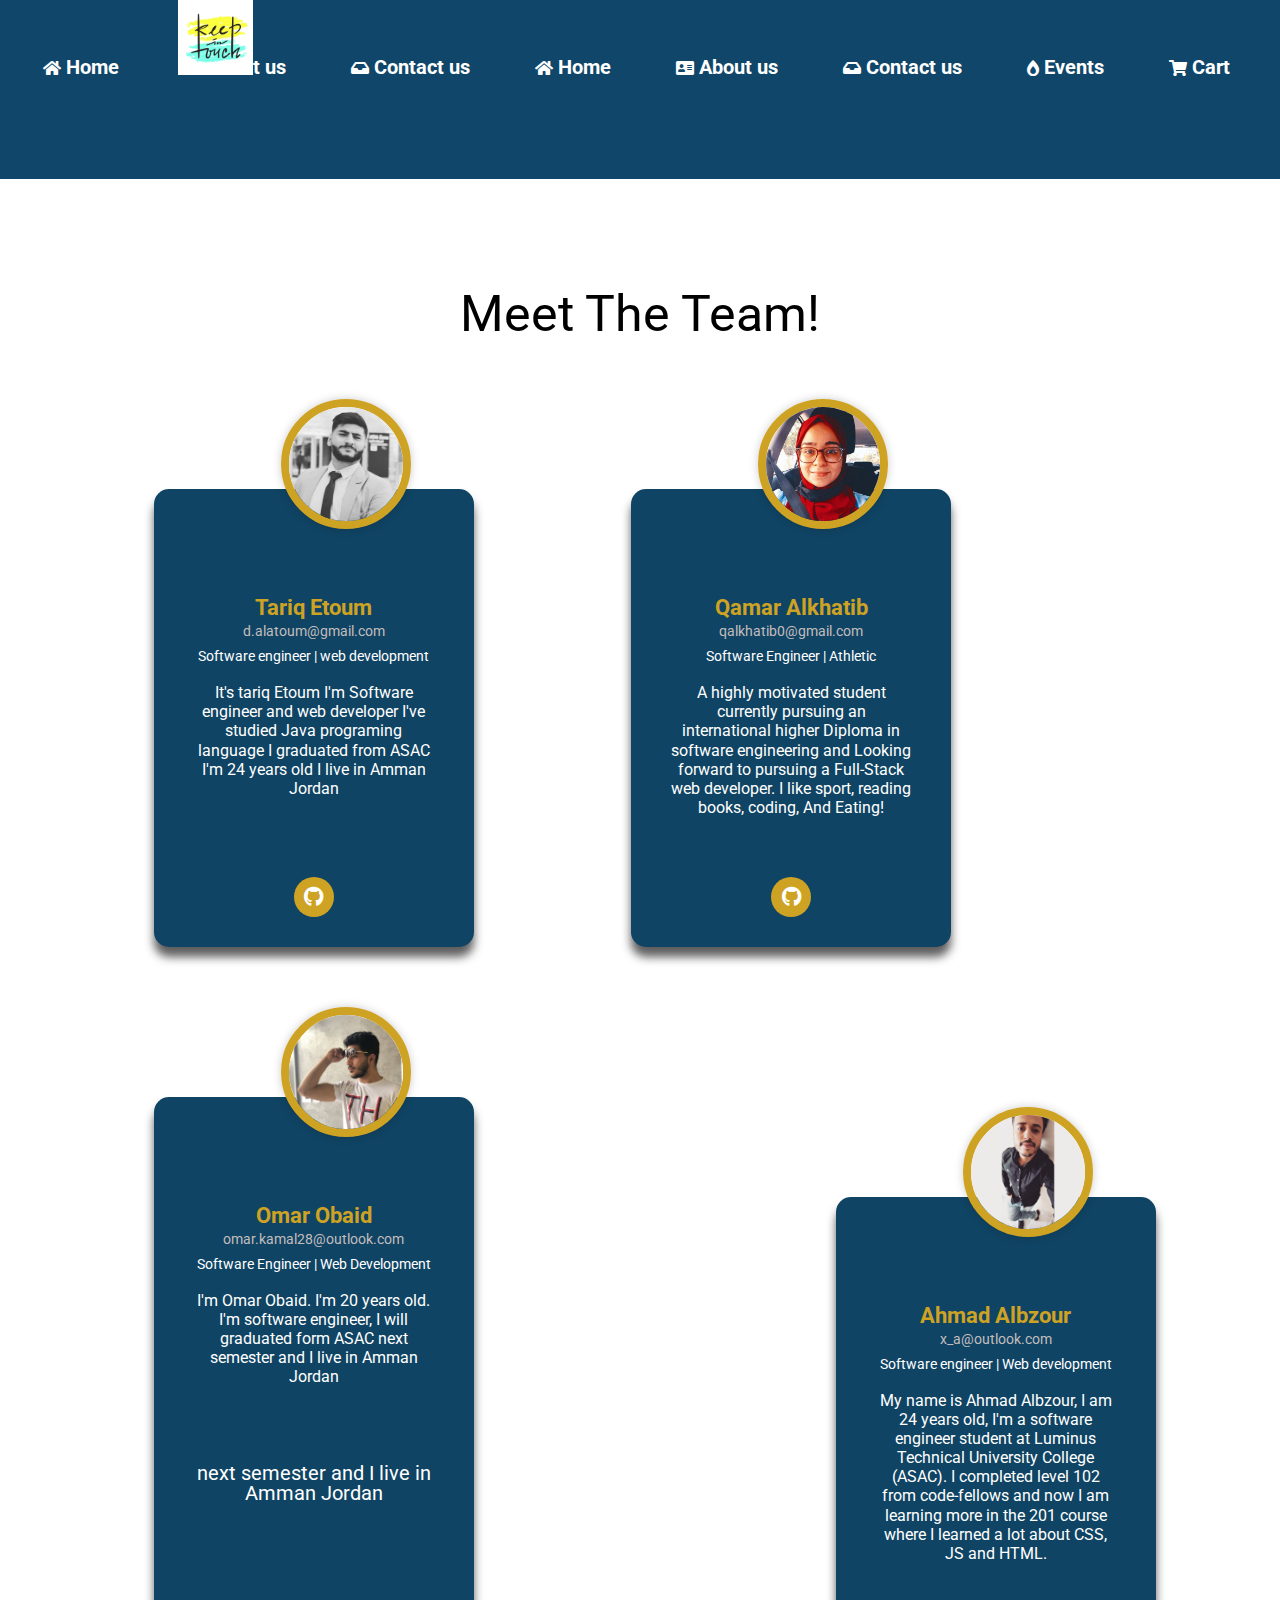
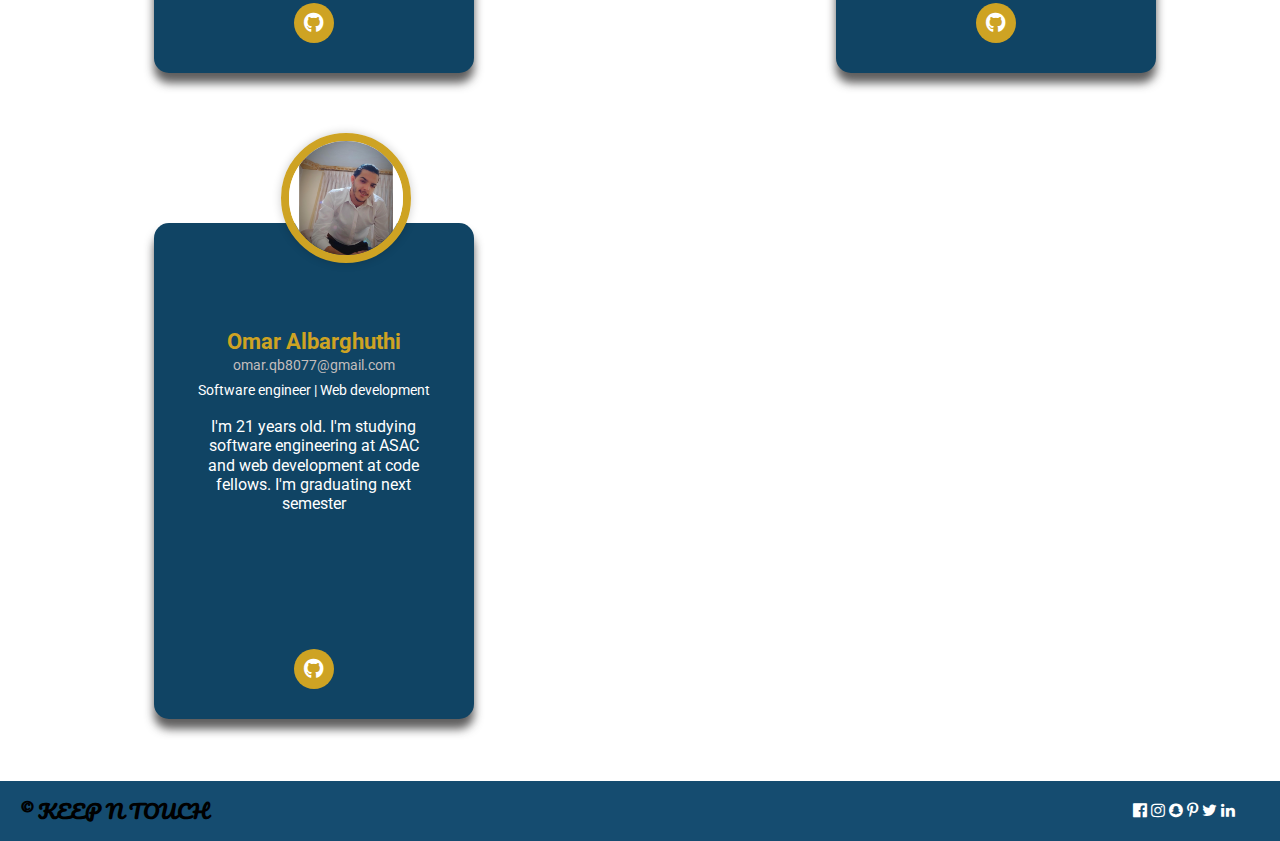
==== commit 81f05c2e: "Merge branch 'main' into everything" ====
--- a/aboutUS.html
+++ b/aboutUS.html
@@ -20,14 +20,20 @@
 
         <div class="sidenav">
 
+
             <img src="images/logo.jpg" alt="">
             <a href="index.html">
+
+            <a href="index.html">
+                <img src="images/logo.png" alt="">
+
                 
             </a>
         </div>
         <div class="main">
             <nav>
                 <ul class="breadcrumb">
+
                     <li><a    href="#" class="shoppingCartButton"> <i class="fas fa-shopping-cart"></i> Cart <span id="sum-prices"></span></a></li>
                     <li class="breadcrumb-item">
                         <a href="events.html"> <i class="fas fa-burn"></i> Events</a>
@@ -40,6 +46,17 @@
                     </li>
                     <li class="breadcrumb-item">
                         <a href="index.html"> <i class="fas fa-home"></i> Home</a>
+
+
+                    <li class="breadcrumb-item">
+                        <a href="contactUs.html"> <i class="fas fa-inbox"></i> Contact us</a>
+                    </li>
+                    <li class="breadcrumb-item">
+                        <a href="aboutUs.html"> <i class="fas fa-address-card"></i> About us</a>
+                    </li>
+                    <li class="breadcrumb-item">
+                        <a href="index.html"> <i class="fas fa-home"></i> Home </a>
+
                     </li>
                 </ul>
                 <div class="producstOnCart hide">
@@ -127,6 +144,8 @@
 
                     next semester and I live in Amman Jordan <br><br></br><br><br></p>
 
+                    next semester and I live in Amman Jordan <br><br></br><br></p>
+
 
             </div>
 
--- a/css/aboutUs.css
+++ b/css/aboutUs.css
@@ -7,7 +7,13 @@
 @import url('https://fonts.googleapis.com/css2?family=Pacifico&display=swap');
 
 
+@import url('https://fonts.googleapis.com/css2?family=Pacifico&display=swap');
+
+
 /* #d3d1c1, #2595a2, #fcd327 */
+
+
+
 
 * {
     margin: 0;
@@ -28,7 +34,11 @@
   font-size: 35px;
   font-weight: bold;
   padding-top: 10px;
+
   /* padding-bottom: 70px; */
+
+  padding-bottom: 70px;
+
   color: rgb(255, 255, 255);
 } 
 img{
@@ -56,16 +66,28 @@
     list-style-position: unset;
     display: inline-block;
     margin-right: 50px;
+
     /* float: right; */
     margin-bottom: 15px;
     font: bold 20px "Helvetica Neue", Helvetica, Arial, sans-serif;
     font-family: 'Roboto', sans-serif;
 padding-bottom: 15px;
+
+    float: right;
+
+    font: bold 20px "Helvetica Neue", Helvetica, Arial, sans-serif;
+    font-family: 'Roboto', sans-serif;
+
+
     font: bold 20px 'Roboto', sans-serif;;
 
     color: rgb(255, 255, 255);
     align-items: inline;
+
     /* margin-top: 25px; */
+
+    margin-top: 25px;
+
 }
  #mt{
     color: black;
@@ -90,13 +112,18 @@
 }
 
 .card {
+
     max-width: 290px;
+
+    max-width: 320px;
+
     background-color: #104464;
     box-shadow: 0 10px 10px #222121b9;
     text-align: center;
     font-size: 20px;
     border-radius: 15px;
-   /* height: 450px; */
+
+
     margin-left: 140px;
     display: inline-block;
     align-items: center;
@@ -192,11 +219,18 @@
     text-decoration: none;
 }
 
+
 /* li:hover{
     background-color: #cea323;
     height: auto;
     width: 140px;
 } */
+
+li:hover{
+    background-color: #cea323;
+    height: auto;
+    width: 140px;
+}
 .about
 {
     line-height: 1.2;
@@ -233,11 +267,15 @@
 }
 
 #th{
+
     margin-left: 25%;
+
+    margin-left: 28%;
+
 }
 
 #thh{
-    margin-left: 10%;
+    margin-left: 12%;
 }
 
 #thhh{
@@ -245,6 +283,7 @@
 }
 
 #th4{
+
     margin-left: 12%;
 }
 
@@ -264,4 +303,7 @@
 	width: 75px;
 	margin-top: -25px;
 	margin-left: 3px;
+
+    margin-left: 10%;
+
 }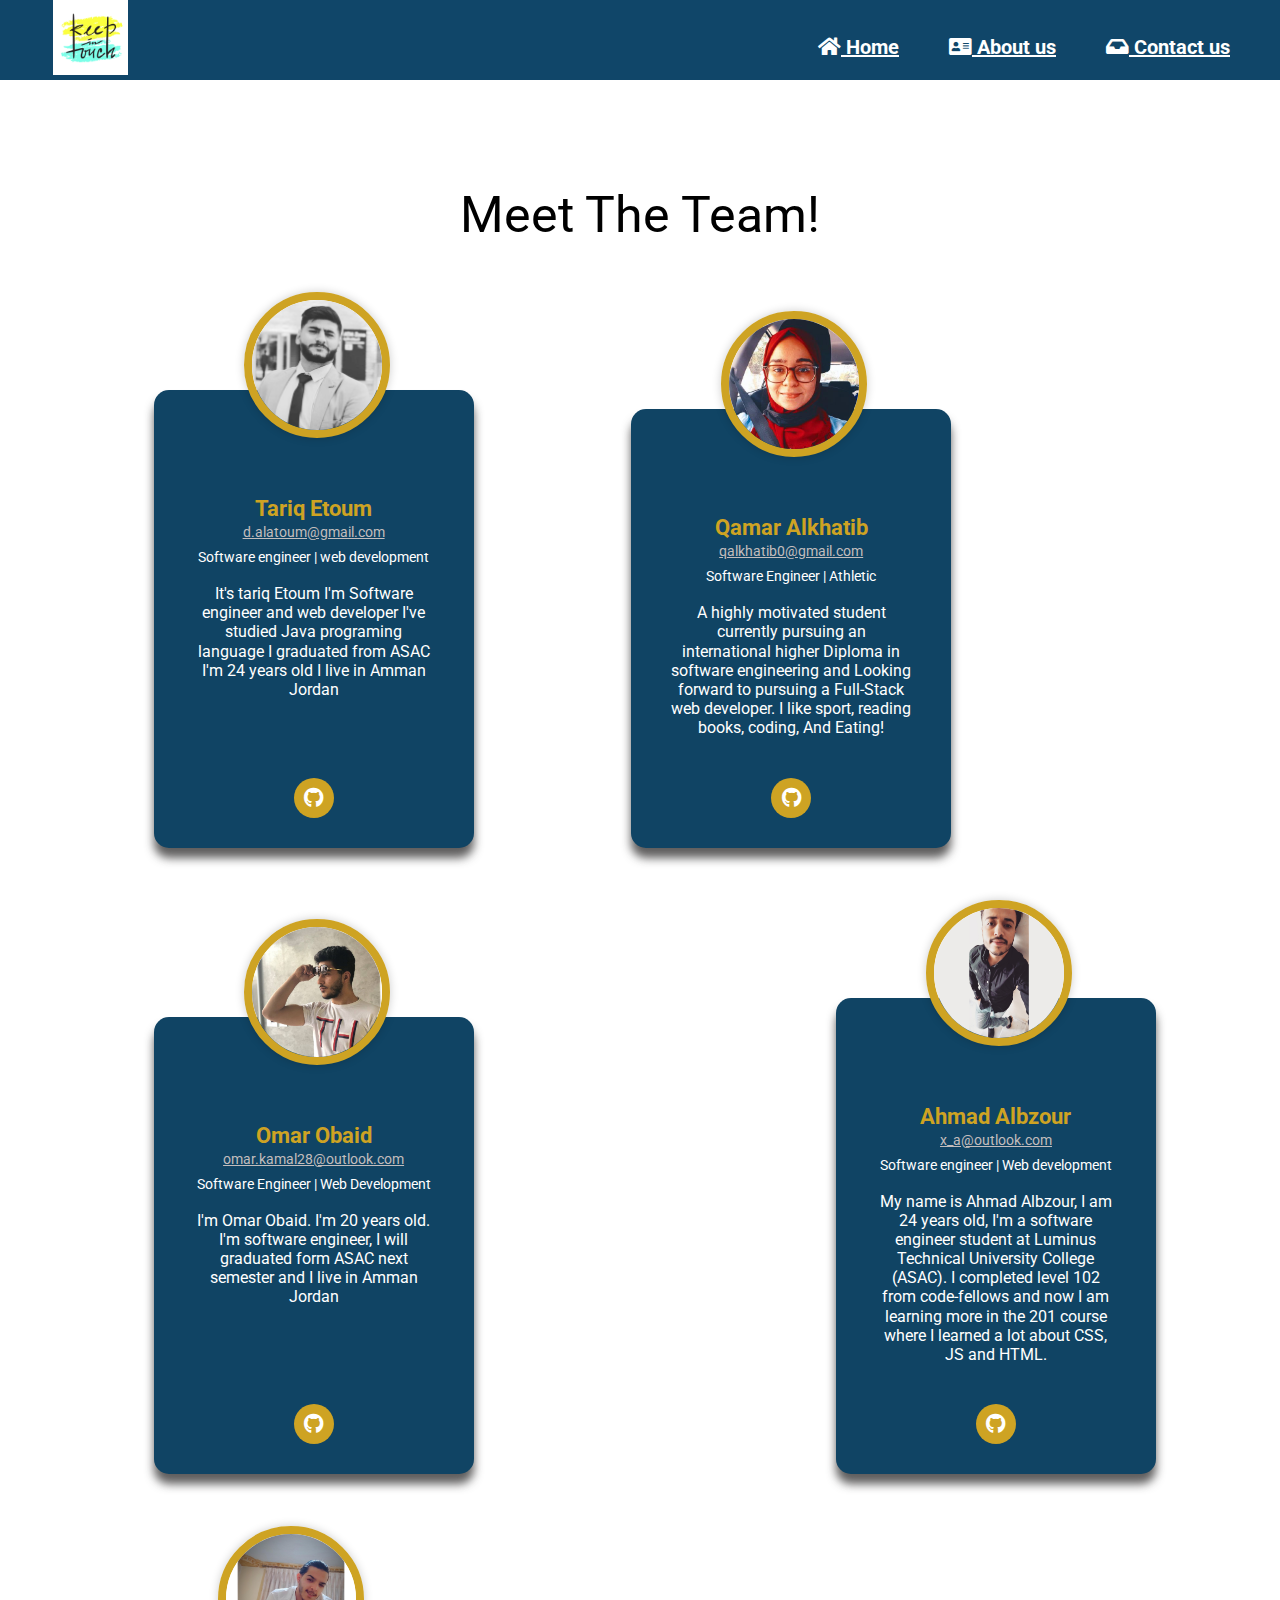
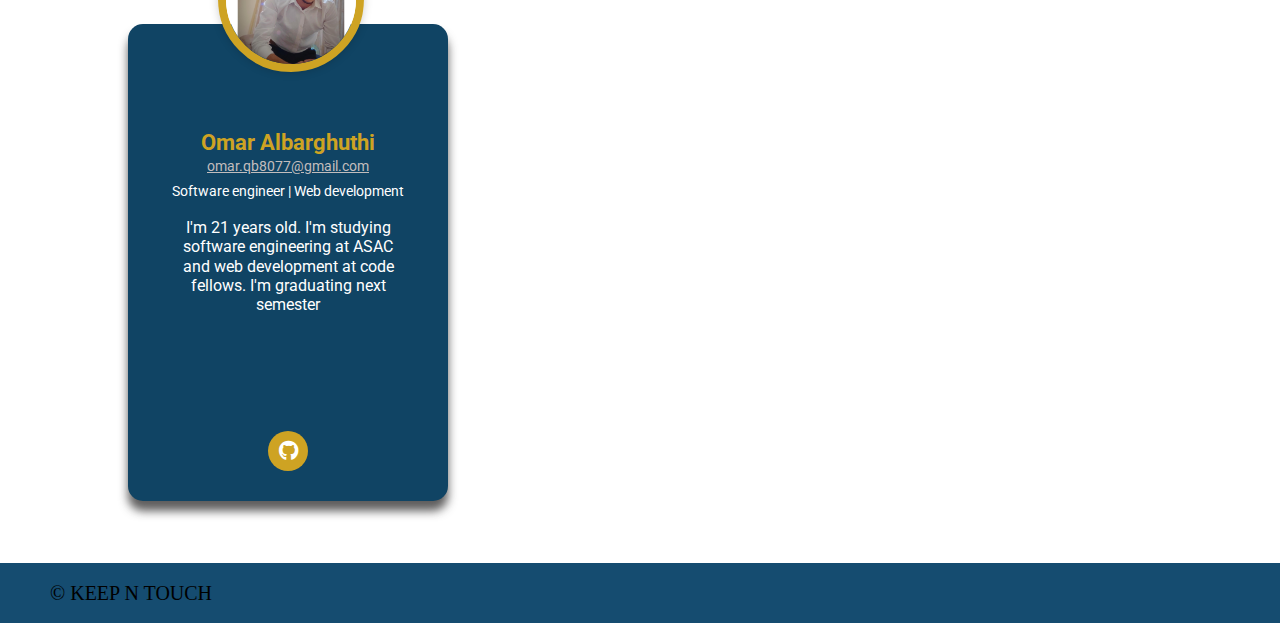
==== commit a5520fd4: "Revert "V 3.0"" ====
--- a/aboutUS.html
+++ b/aboutUS.html
@@ -6,8 +6,6 @@
     <meta http-equiv="X-UA-Compatible" content="IE=edge">
     <meta name="viewport" content="width=device-width, initial-scale=1.0">
     <link rel="stylesheet" href="https://cdnjs.cloudflare.com/ajax/libs/font-awesome/5.15.3/css/all.min.css" />
-    <link rel="stylesheet" href="https://cdnjs.cloudflare.com/ajax/libs/font-awesome/4.7.0/css/font-awesome.min.css">
-    <link rel="stylesheet" href="css/cart.css">
     <link rel="stylesheet" href="css/reset.css">
     <link rel="stylesheet" href="css/aboutUs.css">
 
@@ -19,34 +17,14 @@
     <header>
 
         <div class="sidenav">
-
-
-            <img src="images/logo.jpg" alt="">
-            <a href="index.html">
-
             <a href="index.html">
                 <img src="images/logo.png" alt="">
-
                 
             </a>
         </div>
         <div class="main">
             <nav>
                 <ul class="breadcrumb">
-
-                    <li><a    href="#" class="shoppingCartButton"> <i class="fas fa-shopping-cart"></i> Cart <span id="sum-prices"></span></a></li>
-                    <li class="breadcrumb-item">
-                        <a href="events.html"> <i class="fas fa-burn"></i> Events</a>
-                    </li>
-                    <li class="breadcrumb-item"  >
-                        <a href="contactUs.html"> <i class="fas fa-inbox"></i> Contact us</a>
-                    </li>
-                    <li class="breadcrumb-item">
-                        <a href="aboutUS.html"> <i class="fas fa-address-card"></i> About us</a>
-                    </li>
-                    <li class="breadcrumb-item">
-                        <a href="index.html"> <i class="fas fa-home"></i> Home</a>
-
 
                     <li class="breadcrumb-item">
                         <a href="contactUs.html"> <i class="fas fa-inbox"></i> Contact us</a>
@@ -56,23 +34,8 @@
                     </li>
                     <li class="breadcrumb-item">
                         <a href="index.html"> <i class="fas fa-home"></i> Home </a>
-
                     </li>
                 </ul>
-                <div class="producstOnCart hide">
-                    <div class="overlay"></div>
-                    <div class="top">
-                        <button id="closeButton">
-                            <i class="fas fa-times-circle"></i>
-                        </button>
-                        <h3>Cart</h3>
-                    </div>
-                    <ul id="buyItems">
-                        <h4 class="empty">Your shopping cart is empty</h4>
-                     
-                    </ul>
-                    <button class="btn checkout hidden">Check out</button>
-                 </div>
             </nav>
 
     </header>
@@ -118,7 +81,7 @@
                 <br>
                 <p class="about">A highly motivated student currently pursuing an international higher Diploma in
                     software engineering and Looking forward to pursuing a Full-Stack web developer. I like sport,
-                    reading books, coding, And Eating! <br> <br> </p>
+                    reading books, coding, And Eating!</p>
             </div>
 
             <div class="social-links">
@@ -141,8 +104,6 @@
                 <p class="job">Software Engineer | Web Development</p>
                 <br>
                 <p class="about">I'm Omar Obaid. I'm 20 years old. I'm software engineer, I will graduated form ASAC
-
-                    next semester and I live in Amman Jordan <br><br></br><br><br></p>
 
                     next semester and I live in Amman Jordan <br><br></br><br></p>
 
@@ -192,7 +153,7 @@
                 <p class="job">Software engineer | Web development</p>
                 <br>
                 <p class="about">I'm 21 years old. I'm studying software engineering at ASAC and web development at code
-                    fellows. I'm graduating next semester <br></br><br></br> <br> <br></p>
+                    fellows. I'm graduating next semester <br></br><br></br><br></p>
             </div>
 
             <div class="social-links">
@@ -205,18 +166,15 @@
 
     </main>
 
-    <footer class="w3-content w3-padding-64 w3-text-grey w3-xlarge">
-        <ul><li id="foot">© KEEP N TOUCH</li></ul>
-        <div id="icons">
-        <i class="fa fa-facebook-official w3-hover-opacity"></i>
-        <i class="fa fa-instagram w3-hover-opacity"></i>
-        <i class="fa fa-snapchat w3-hover-opacity"></i>
-        <i class="fa fa-pinterest-p w3-hover-opacity"></i>
-        <i class="fa fa-twitter w3-hover-opacity"></i>
-        <i class="fa fa-linkedin w3-hover-opacity"></i>
-    </div>
+    <footer>
+
+        <ul>
+
+            <li>© KEEP N TOUCH</li>
+
+        </ul>
     </footer>
-    <script src="shopping-cart.js"></script>
+    <script src="app.js"></script>
 </body>
 
 </html>--- a/css/aboutUs.css
+++ b/css/aboutUs.css
@@ -3,18 +3,12 @@
 
 
 @import url('https://fonts.googleapis.com/css2?family=Roboto:wght@100;300;400;500;700;900&display=swap');
-
+<<<<<<< HEAD
 @import url('https://fonts.googleapis.com/css2?family=Pacifico&display=swap');
-
-
-@import url('https://fonts.googleapis.com/css2?family=Pacifico&display=swap');
-
+=======
 
 /* #d3d1c1, #2595a2, #fcd327 */
-
-
-
-
+>>>>>>> 5467763a790cbc24ae6b8a8e6d13919b6def70c0
 * {
     margin: 0;
     padding: 0;
@@ -34,11 +28,7 @@
   font-size: 35px;
   font-weight: bold;
   padding-top: 10px;
-
-  /* padding-bottom: 70px; */
-
   padding-bottom: 70px;
-
   color: rgb(255, 255, 255);
 } 
 img{
@@ -60,34 +50,23 @@
 
 header .main .breadcrumb li
 {
+    margin: auto;
     text-align: center;
     list-style-type: none;
     list-style: none;
     list-style-position: unset;
     display: inline-block;
     margin-right: 50px;
-
-    /* float: right; */
-    margin-bottom: 15px;
+    float: right;
+
     font: bold 20px "Helvetica Neue", Helvetica, Arial, sans-serif;
     font-family: 'Roboto', sans-serif;
-padding-bottom: 15px;
-
-    float: right;
-
-    font: bold 20px "Helvetica Neue", Helvetica, Arial, sans-serif;
-    font-family: 'Roboto', sans-serif;
-
 
     font: bold 20px 'Roboto', sans-serif;;
 
     color: rgb(255, 255, 255);
     align-items: inline;
-
-    /* margin-top: 25px; */
-
     margin-top: 25px;
-
 }
  #mt{
     color: black;
@@ -112,18 +91,13 @@
 }
 
 .card {
-
-    max-width: 290px;
-
     max-width: 320px;
-
     background-color: #104464;
     box-shadow: 0 10px 10px #222121b9;
     text-align: center;
     font-size: 20px;
     border-radius: 15px;
-
-
+   
     margin-left: 140px;
     display: inline-block;
     align-items: center;
@@ -219,13 +193,6 @@
     text-decoration: none;
 }
 
-
-/* li:hover{
-    background-color: #cea323;
-    height: auto;
-    width: 140px;
-} */
-
 li:hover{
     background-color: #cea323;
     height: auto;
@@ -253,7 +220,7 @@
   font-family: 'Pacifico', cursive;
  
   padding-top: 20px;
-  padding-bottom: 40px;
+  padding-bottom: 20px;
 }
 
 @media screen and (max-width: 575px) {
@@ -267,11 +234,7 @@
 }
 
 #th{
-
-    margin-left: 25%;
-
     margin-left: 28%;
-
 }
 
 #thh{
@@ -283,27 +246,5 @@
 }
 
 #th4{
-
-    margin-left: 12%;
-}
-
-#icons{
-    margin-left: 85%;
-    color: #ffff;
-
-}
-#foot{
-    margin-left: 20px;
-    float: left;
-    font-weight: 700;
-
-}
-img{
-	position: fixed;
-	width: 75px;
-	margin-top: -25px;
-	margin-left: 3px;
-
     margin-left: 10%;
-
 }